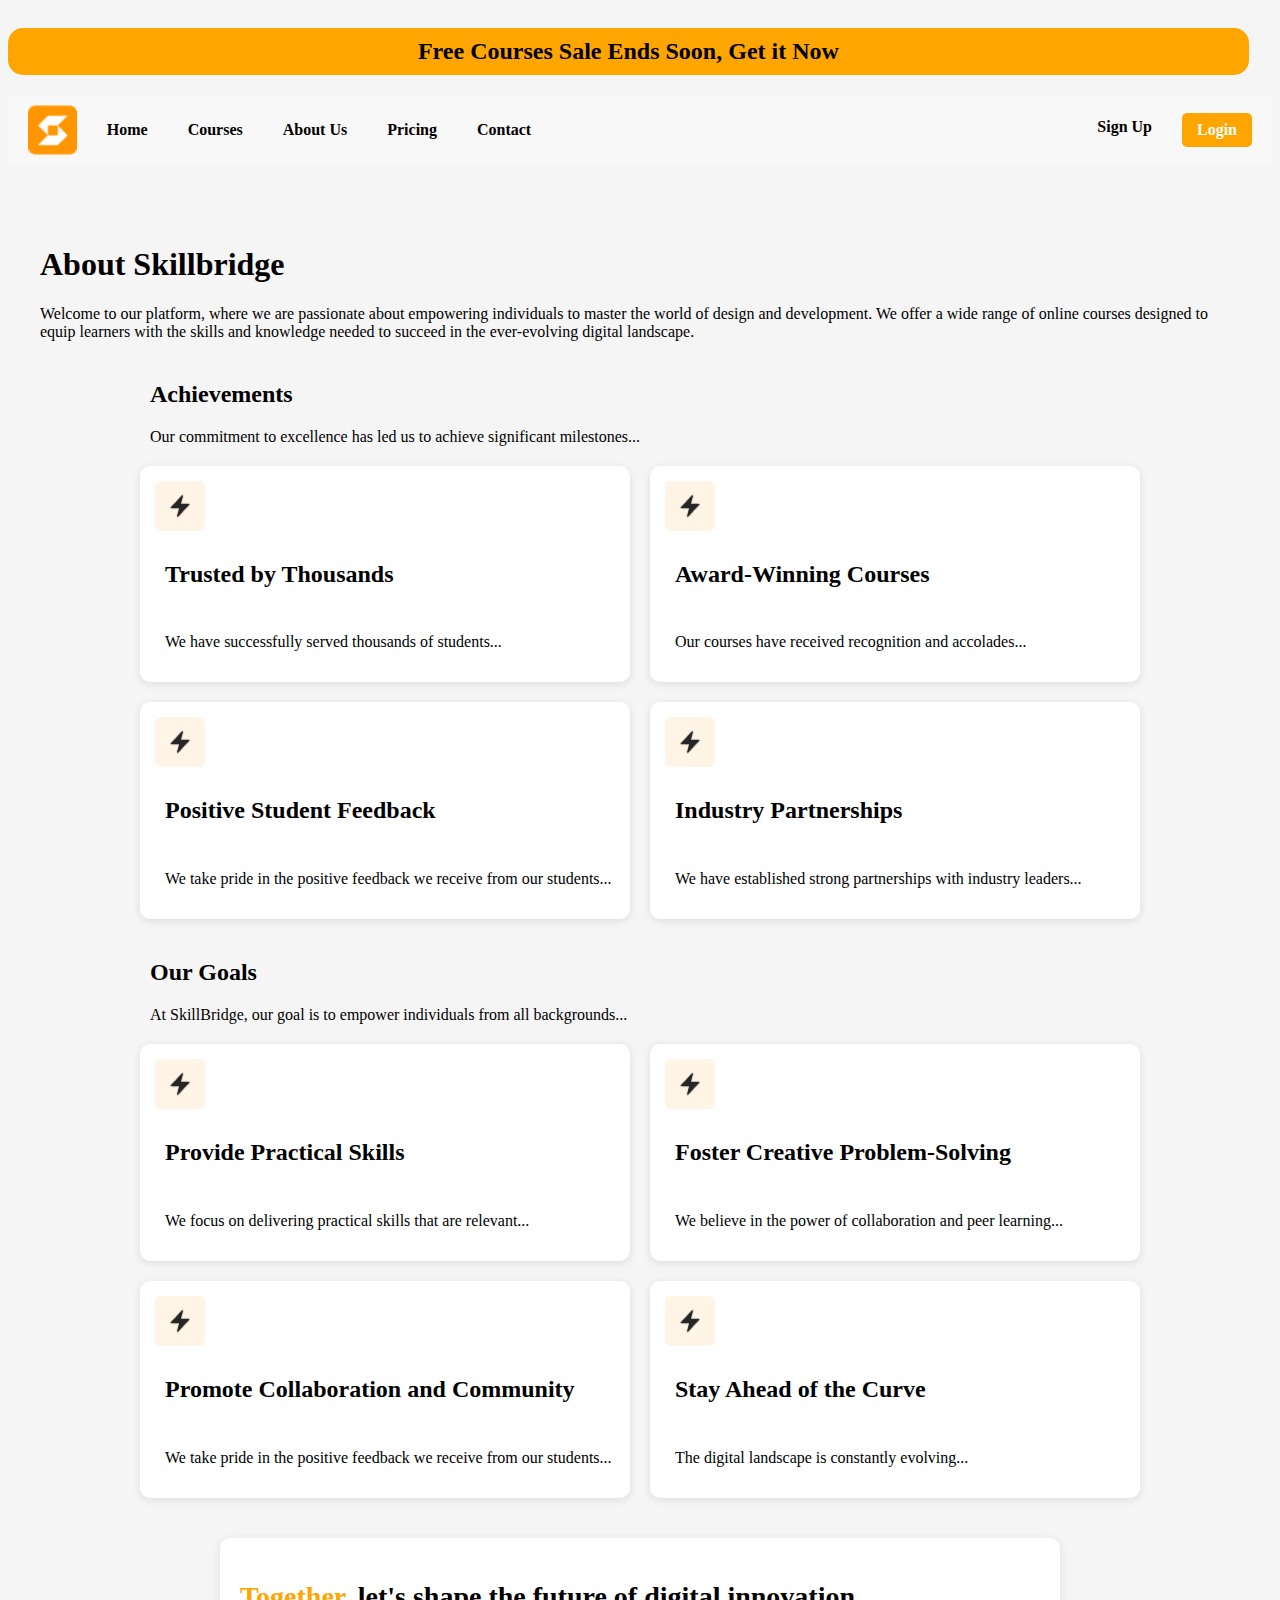
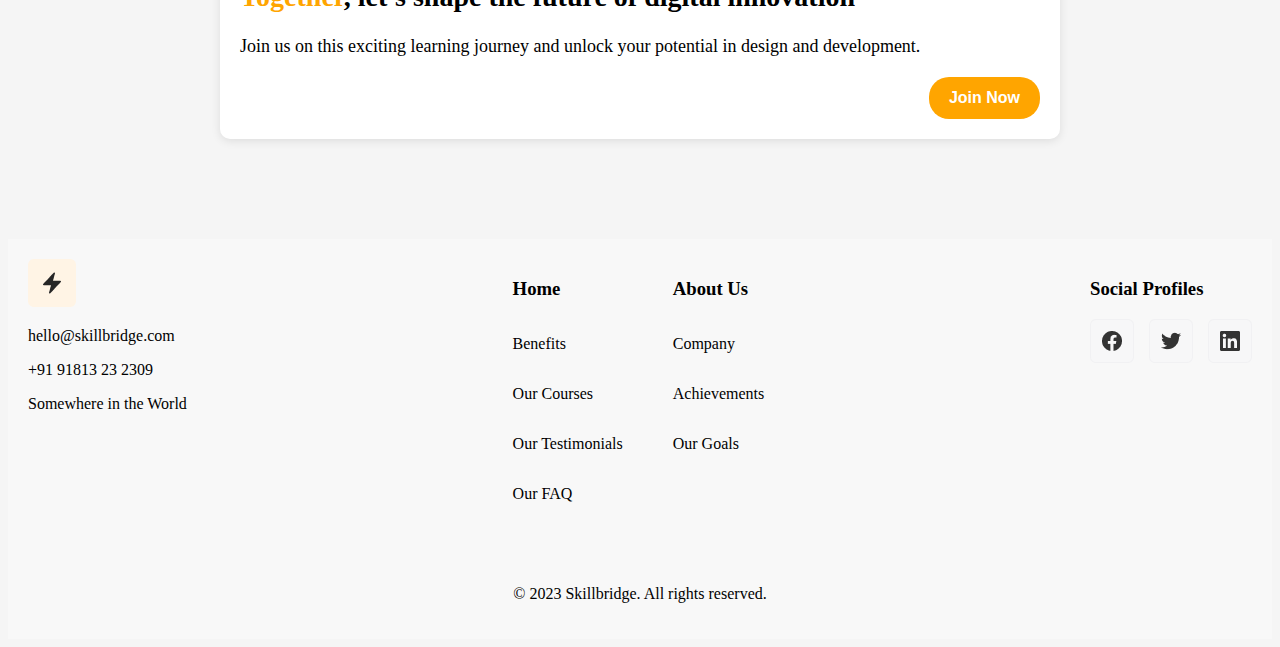
==== about us page.html @ 9b0b1870 "update all" ====
<!DOCTYPE html>
<html lang="en">
<head>
    <meta charset="UTF-8">
    <meta name="viewport" content="width=device-width, initial-scale=1.0">
    <title>about us</title>
    <link rel="stylesheet" href="css/main.css">
</head>
<body>

    <header>
        <section>
           <h2 class="sale-banner">
               Free Courses Sale Ends Soon, Get it Now
           </h2>
        </section>
        <nav class="indexnav">
            <img src="images/Main-Logo.png" alt="Logo" class="logo">
            
            <ul class="menu-links">
                <li class="nav-item"> <a href="#">Home</a> </li>
                <li class="nav-item"> <a href="#">Courses</a> </li>
                <li class="nav-item"> <a href="#">About Us</a> </li>
                <li class="nav-item"> <a href="#">Pricing</a> </li>
                <li class="nav-item"> <a href="#">Contact</a> </li>
            </ul>
        
            <ul class="auth-links">
                <li class="nav-item"> <a href="#">Sign Up</a> </li>
                <li class="nav-item login"> <a href="#">Login</a> </li>
            </ul>
        </nav>
    
        
        </header>

        <main>
            <h1>About Skillbridge</h1>
            <p>Welcome to our platform, where we are passionate about empowering individuals to master the world of design and development. We offer a wide range of online courses designed to equip learners with the skills and knowledge needed to succeed in the ever-evolving digital landscape.</p>
            
            <section class="achievements-container">
                <h2>Achievements</h2>
                <p>Our commitment to excellence has led us to achieve significant milestones...</p>
            
                <div class="cards-container">
                    <div class="card">
                        <img src="images/Icon-1.png" alt="Icon-1">
                        <h2>Trusted by Thousands</h2>
                        <p>We have successfully served thousands of students...</p>
                    </div>
            
                    <div class="card">
                        <img src="images/Icon-1.png" alt="Icon-1">
                        <h2>Award-Winning Courses</h2>
                        <p>Our courses have received recognition and accolades...</p>
                    </div>
            
                    <div class="card">
                        <img src="images/Icon-1.png" alt="Icon-1">
                        <h2>Positive Student Feedback</h2>
                        <p>We take pride in the positive feedback we receive from our students...</p>
                    </div>
            
                    <div class="card">
                        <img src="images/Icon-1.png" alt="Icon-1">
                        <h2>Industry Partnerships</h2>
                        <p>We have established strong partnerships with industry leaders...</p>
                    </div>
                </div>
            </section>
            
            <section class="goals-container">
                <h2>Our Goals</h2>
                <p>At SkillBridge, our goal is to empower individuals from all backgrounds...</p>
            
                <div class="cards-container">
                    <div class="card">
                        <img src="images/Icon-1.png" alt="Icon-1">
                        <h2>Provide Practical Skills</h2>
                        <p>We focus on delivering practical skills that are relevant...</p>
                    </div>
            
                    <div class="card">
                        <img src="images/Icon-1.png" alt="Icon-1">
                        <h2>Foster Creative Problem-Solving</h2>
                        <p>We believe in the power of collaboration and peer learning...</p>
                    </div>
            
                    <div class="card">
                        <img src="images/Icon-1.png" alt="Icon-1">
                        <h2>Promote Collaboration and Community</h2>
                        <p>We take pride in the positive feedback we receive from our students...</p>
                    </div>
            
                    <div class="card">
                        <img src="images/Icon-1.png" alt="Icon-1">
                        <h2>Stay Ahead of the Curve</h2>
                        <p>The digital landscape is constantly evolving...</p>
                    </div>
                </div>
            </section>

            <div class="together">
                <h2><span class="orange">Together</span>, let's shape the future of digital innovation</h2>
                <p>Join us on this exciting learning journey and unlock your potential in design and development.</p>
                <button>Join Now</button>
            </div>
        </main>

    <!-- footer -->
    <footer>
        <div class="footer-top">
            <div class="footer-left">
                <img src="images/Icon-1.png" alt="Icon-1">
                <p>hello@skillbridge.com</p>
                <p>+91 91813 23 2309</p>
                <p>Somewhere in the World</p>
            </div>
    
            <div class="footer-middle">
                <div>
                    <h3>Home</h3>
                    <p>Benefits</p>
                    <p>Our Courses</p>
                    <p>Our Testimonials</p>
                    <p>Our FAQ</p>
                </div>
                <div>
                    <h3>About Us</h3>
                    <p>Company</p>
                    <p>Achievements</p>
                    <p>Our Goals</p>
                </div>
            </div>
    
            <div class="footer-right">
                <h3>Social Profiles</h3>
                <div class="footer-icons">
                    <img src="images/Ficon1.png" alt="">
                    <img src="images/Ficon2.png" alt="">
                    <img src="images/Ficon3.png" alt="">
                </div>
            </div>
        </div>
    
        <div class="footer-bottom">
            <p>© 2023 Skillbridge. All rights reserved.</p>
        </div>
    </footer>

    
</body>
</html>
---- css/main.css ----
/* 🌟 全局样式 */

body{
    background-color: whitesmoke;
}

.sale-banner{
    background-color: orange;
    border-radius: 15px; 
    padding: 10px 20px;
    display: inline-block;
    width: 95%; 
    justify-content: center; 
    text-align: center;
}

.orange{
    color: orange;
}

.right{
    margin-left: auto;
    width: 200px;
    height: 40px;
    background-color: white; /* 修改按钮背景颜色 */
    padding: 15px 30px; /* 增加内边距，使按钮变大 */
    border: none; /* 去掉默认边框 */
    border-radius: 5px; /* 圆角 */
}

.Cimage{
    align-items: center;
    width: 100%;
}

.indexnav {
    display: flex;
    align-items: center; /* 让 Logo、菜单、Sign Up & Login 垂直居中 */
    justify-content: space-between; /* 左侧 Logo，中间菜单，右侧 Sign Up & Login */
    padding: 10px 20px;
    background-color: #f8f8f8;
}

/* 🌟 LOGO 样式 */
.logo {
    height: 50px; /* 适当调整 Logo 大小 */
}

/* 🌟 让 `nav-container` 内部元素水平排列 */
.nav-container {
    display: flex;
    align-items: center;
    justify-content: space-between;
    width: 100%;
}

/* 🌟 让两个 `ul` 水平排列 */
.menu-links,
.auth-links {
    display: flex;
    list-style: none;
    padding: 0;
    margin: 0;
}

/* 🌟 让菜单项有间距 */
.nav-item {
    margin-left: 20px;
}

/* 🌟 让 `Sign Up` 和 `Login` 靠右 */
.auth-links {
    margin-left: auto;
}

.nav-item a {
    text-decoration: none; /* 去掉下划线 */
    color: black; /* 让文字变成黑色 */
    font-weight: bold;
    padding: 5px 10px;
    display: inline-block; /* 让 `a` 适应内容 */
}

/* 🌟 让 `Login` 变成按钮 */
.login a {
    background-color: orange;
    color: white;
    padding: 8px 15px;
    border-radius: 5px;
    text-decoration: none;
    display: inline-block;
    font-weight: bold;
}

.unlock {
    display: flex;
    flex-direction: column;
    align-items: center;
    background-color: #f8f8f8;
    width: 100%;
    text-align: center;
}

/* 让图标和标题在同一行 */
.unlock .top-row {
    display: flex;
    align-items: center;
    justify-content: center;
    gap: 15px; /* 图标和标题之间的间距 */
    background-color: white;
    border-radius: 15px; 
    width: 75%; 
    text-align: center;
    
}

/* 让文字独占整行 */
.unlock .bottom-text {
    width: 100%;
}

.exp-box{
    display: flex;
    justify-content: center;
    gap: 20px; /* 设置两个按钮之间的间距 */

}

.exp{
    background-color: orange; /* 修改按钮背景颜色 */
    padding: 15px 30px; /* 增加内边距，使按钮变大 */
    font-size: 18px; /* 增大字体 */
    border: none; /* 去掉默认边框 */
    border-radius: 5px; /* 圆角 */
    
}

.view{
    background-color: white; /* 修改按钮背景颜色 */
    padding: 15px 30px; /* 增加内边距，使按钮变大 */
    font-size: 18px; /* 增大字体 */
    border: none; /* 去掉默认边框 */
    border-radius: 5px; /* 圆角 */
}


.icon-list {
    display: flex;
    align-items: center;
    list-style: none;
    padding: 0;
    margin: 20px;
    background-color:white;
    width: 95%; 
}

.icon-list li {
    display: flex;
    align-items: center;
}

/* 给每个图标右侧加竖线 */
.icon-list li:not(:last-child)::after {
    content: "|"; 
    margin: 0 15px;
    color: #999; /* 竖线颜色 */
    font-size: 20px;
}

.post1{
    display: flex;
    align-items: center;
    list-style: none;
    padding: 10px;
    margin: 20px;
    border-radius: 5px;
    width: 95%;
}

.bene {
    display: flex;
    flex-direction: column;
    align-items: flex-start;
    width: 90%;
    margin: 40px;
}

.text-container {
    display: flex;
    justify-content: space-between;
    width: 100%;
    align-items: center;
}


.price-options {
    display: flex;
    gap: 10px;
    background: white;
    border: 2px solid #ddd;
    border-radius: 15px;
    padding: 5px 15px;
}

/* 分别设置颜色 */
.price-options p {
    padding: 5px 10px;
    border-radius: 10px;
}

.price-options p:first-child {
    background: #ccc; /* 灰色 */
}

.price-options p:last-child {
    background: orange;
    color: white;
}


.together {
    background-color: white; /* 设置白色背景 */
    max-width: 800px;
    margin: 40px auto;
    padding: 20px; /* 增加内边距 */
    border-radius: 10px; /* 让整体圆角 */
    box-shadow: 0px 2px 10px rgba(0, 0, 0, 0.1); /* 添加阴影，使其更美观 */
}

/* 让 h2 文字更大，并让 "Together" 变成橘色 */
.together h2 {
    font-size: 28px;
    font-weight: bold;
    text-align: left;
}

/* 让 h2 内的 "Together" 变成橘色 */
.together h2 span {
    color: orange;
}

/* 让 p 也靠左，并字体稍大 */
.together p {
    font-size: 18px;
    text-align: left;
    margin-bottom: 20px;
}

/* 让按钮变成橙色背景 + 圆角 + 靠右 */
.together button {
    background-color: orange;
    color: white;
    padding: 12px 20px;
    border: none;
    border-radius: 20px;
    cursor: pointer;
    font-size: 16px;
    font-weight: bold;
    display: block;
    margin-left: auto; /* 让按钮靠右 */
    text-align: center;
}

/* 按钮悬停效果 */
.together button:hover {
    background-color: #e67e22;
}

main {
    max-width: 1200px;
    margin: 40px auto;
    padding: 20px;
}


/* for smartphone */
@media screen and (max-width: 768px) {
    body {
        .menu-links {
            display: none; /* 在手机界面隐藏菜单 */
        }

        .Bcard-container {
            display: flex;
            flex-direction: column; /* 让所有卡片垂直排列 */
            gap: 20px; /* 卡片之间的间距 */
            width: 80%;
            max-width: 800px; /* 控制最大宽度，避免超宽 */
            margin: 40px auto; /* 上下 40px 间距，左右自动居中 */
            padding: 20px; /* 内部间距 */
        }
        
        .Bcard-container .card {
            background: #f8f8f8;
            padding: 20px;
            border-radius: 10px;
            display: flex;
            flex-direction: column;
            position: relative;
        }
        
        .Bcard-container .card h2 {
            font-size: 40px;
            font-weight: bold;
            text-align: right;
            margin: 0;
        }
        
        .Bcard-container.card h3,
        .card p {
            text-align: left;
        }
        
        .Bcard-container .card button {
            align-self: flex-end; /* 按钮靠右 */
            padding: 10px 15px;
            background: orange;
            color: white;
            border: none;
            border-radius: 5px;
            cursor: pointer;
        }


        .class-card-container {
            display: flex;
            flex-direction: column; /* 让所有卡片垂直排列 */
            gap: 20px; /* 卡片之间的间距 */
            width: 80%;
            max-width: 800px; /* 控制最大宽度，避免超宽 */
            margin: 40px auto; /* 上下 40px 间距，左右自动居中 */
            padding: 20px; /* 内部间距 */
        }
        
        /* 卡片样式 */
        .class-card-container .card {
            background: #f8f8f8;
            padding: 20px;
            border-radius: 10px;
            display: flex;
            flex-direction: column;
            align-items: center;
            text-align: left;
        }
        
        /* 图片独占一行 */
        .class-card-container  .card img {
            width: 100%;
            height: auto;
            border-radius: 5px;
            margin-bottom: 10px;
        }
        
        /* 课程信息（前两个 p + 第三个 p 在同一行） */
        .class-card-container .course-info {
            display: flex;
            align-items: center;
            gap: 10px;
            width: 100%;
            justify-content: flex-start;
        }
        
        .class-card-container .course-info p {
            border: 2px solid #ccc;
            padding: 5px 10px;
            border-radius: 5px;
            font-size: 14px;
            text-align: center;
        }
        
        .class-card-container .instructor {
            font-size: 14px;
            color: #666;
        }
        
        /* 让 h2 靠左 */
        .class-card-container .card h2 {
            font-size: 20px;
            font-weight: bold;
            text-align: left;
            width: 100%;
            margin-bottom: 10px;
        }
        
        /* 让下方描述 p 独占一行 */
        .class-card-container .card .description {
            text-align: left;
            width: 100%;
            font-size: 14px;
            color: #555;
        }
        
        /* 按钮居中，占 90% 宽度，灰色背景 */
        .class-card-container .card button {
            width: 90%;
            padding: 10px;
            background: #e0e0e0;
            border: none;
            border-radius: 10px;
            cursor: pointer;
            font-size: 16px;
            font-weight: bold;
            margin-top: 10px;
            align-self: center;
        }
        
        .class-card-container .card .button-container {
            display: flex;
            justify-content: center;
            width: 100%;
        }
        
        
        .class-card-container .card button:hover {
            background: #d0d0d0;
        }
        

        .testimon {
            display: flex;
            flex-direction: column; /* 让所有卡片垂直排列 */
            gap: 20px; /* 设定间距 */
            width: 90%;
            max-width: 1000px;
            margin: 40px auto;
            padding: 20px;
        }
        
        /* 个人卡片样式 */
        .person-card {
            background: #f8f8f8;
            padding: 20px;
            border-radius: 10px;
            display: flex;
            flex-direction: column;
        }
        
        /* 文字独占一行 */
        .person-card p:first-child {
            margin-bottom: 15px;
        }
        
        /* 头像、名字、按钮一排显示 */
        .person-info {
            display: flex;
            align-items: center;
            justify-content: space-between;
        }
        
        /* 头像和名字靠左 */
        .person-info img {
            width: 50px;
            height: 50px;
            border-radius: 50%;
            margin-right: 10px;
        }
        
        .person-details {
            display: flex;
            align-items: center;
            gap: 10px;
        }
        
        /* 按钮靠右，带灰色圆角背景 */
        .person-info button {
            padding: 10px 15px;
            background: #e0e0e0;
            border: none;
            border-radius: 20px;
            cursor: pointer;
            font-size: 14px;
            font-weight: bold;
        }
        
        .person-info button:hover {
            background: #d0d0d0;
        }



        

        .pricing-container {
            display: flex;
            flex-direction: column; /* 让 `.pricing-card` 变成垂直排列 */
            align-items: center; /* 让卡片水平居中 */
            gap: 20px;
            width: 90%;
            max-width: 600px; /* 限制最大宽度 */
            margin: 40px auto;
            padding: 20px;
        }
        
        /* 单个卡片：白色背景 + 圆角 + 约束宽度 */
        .pricing-card {
            background: white;
            border-radius: 15px;
            padding: 20px;
            width: 100%; /* 让卡片撑满容器 */
            text-align: center;
            box-shadow: 0px 4px 10px rgba(0, 0, 0, 0.1);
            display: flex;
            flex-direction: column;
            align-items: center;
            box-sizing: border-box; /* 防止 padding 导致溢出 */
            overflow: hidden; /* 防止内容溢出 */
        }
        
        /* 让内部内容不会撑大外框 */
        .pricing-card div {
            background: #f8f8f8;
            padding: 15px;
            border-radius: 10px;
            width: 100%;
            box-sizing: border-box;
        }
        
        /* 标题（Plan 名称）带淡黄色边框 */
        .pricing-card h2 {
            border: 2px solid #ffeb99;
            padding: 10px;
            border-radius: 10px;
            display: inline-block;
            max-width: 90%; /* 限制宽度，防止超出 */
            word-wrap: break-word;
        }
        
        /* 价格 & /month 并排 */
        .price {
            display: flex;
            justify-content: center;
            align-items: center;
            gap: 5px;
            font-size: 20px;
            font-weight: bold;
            max-width: 100%;
        }
        
        /* 让 √/X 和文本放在同一行 */
        .feature {
            display: flex;
            align-items: center;
            gap: 10px;
            padding: 8px;
            border-radius: 8px;
            width: 100%;
            justify-content: start;
            max-width: 100%;
            box-sizing: border-box;
        }
        
        /* √ 带淡黄色背景 */
        .feature .check {
            background: #ffeb99;
            padding: 5px 10px;
            border-radius: 5px;
        }
        
        /* X 带灰色背景 */
        .feature .cross {
            background: #ddd;
            padding: 5px 10px;
            border-radius: 5px;
        }
        
        /* 限制文本宽度，防止超出 */
        .feature p {
            max-width: 90%;
            word-wrap: break-word;
        }
        
        /* 按钮填充整个卡片底部，橘色背景 */
        .pricing-card button {
            width: 100%;
            background: orange;
            color: white;
            padding: 15px;
            border: none;
            border-radius: 10px;
            cursor: pointer;
            font-size: 16px;
            font-weight: bold;
            margin-top: 10px;
            box-sizing: border-box;
        }
        
        .pricing-card button:hover {
            background: #e67e22;
        }
        
 

        
/* 让 h1 和 p 在一行，一个左对齐，一个右对齐 */
.header {
    display: flex;
    flex-direction: column;
    align-items: center;
    margin-bottom: 20px;
}

/* 课程卡片容器，2 列布局 */
.course-container {
    display: grid;
    grid-template-columns: 1fr; /* 让每张卡片独占一行 */
    gap: 10px; /* 保持间距 */
}
/* 单个课程卡片 */
.Ccard {
    background: white;
    border-radius: 10px;
    padding: 15px; /* 缩小内边距 */
    box-shadow: 0px 2px 8px rgba(0, 0, 0, 0.1);
    display: flex;
    flex-direction: column;
    gap: 8px; /* 缩小元素之间的间距 */
}

.Ccard h2 {
    text-align: right;
    font-size: 20px;
    margin-bottom: 5px; /* 缩小 h2 与 h3 的间距 */
}

.Ccard h3 {
    text-align: left;
    font-size: 16px;
    margin-bottom: 5px;
}

/* 课程内容块：减少 padding，让边框更紧凑 */
.lesson-group {
    border: 1px solid #ddd;
    padding: 5px 8px; /* 缩小内边距 */
    border-radius: 6px;
    display: flex;
    flex-direction: column;
    align-items: flex-start;
    gap: 3px; /* 减少行间距 */
}

/* 时间段落，缩小 padding，减少整体空间占用 */
.lesson-time {
    background: #f0f0f0;
    padding: 3px 8px;
    border-radius: 5px;
    text-align: right;
    align-self: flex-end;
}




.achievements-container, .goals-container {
    max-width: 1000px;
    margin: 40px auto;
}

.achievements-container h2, 
.achievements-container p,
.goals-container h2,
.goals-container p {
    text-align: left;
    margin-left: 10px;
}

/* 让 4 张卡片变成单列排列 */
.cards-container {
    display: flex;
    flex-direction: column; /* 让卡片竖向排列 */
    gap: 20px; /* 保持间距 */
    align-items: center; /* 让整个卡片区域居中 */
    margin-top: 20px;
    width: 100%;
}

/* 单个卡片 */
.card {
    background: white;
    border-radius: 10px;
    padding: 15px;
    box-shadow: 0px 2px 8px rgba(0, 0, 0, 0.1);
    display: flex;
    flex-direction: column;
    align-items: flex-start; /* 让卡片内的元素靠左 */
    text-align: left;
    width: 80%; /* 让卡片有合适的宽度 */
}

/* 图片大小 */
.card img {
    width: 50px;
    height: 50px;
}


        
       

        footer {
            display: flex;
            flex-direction: column;
            align-items: flex-start; /* 让所有内容靠左对齐 */
            padding: 20px;
            background-color: #f8f8f8;
            text-align: left;
            gap: 30px;
        }
        
        /* 图片 + 联系方式部分 */
        .footer-left {
            display: flex;
            flex-direction: column;
            align-items: flex-start;
        }
        
        /* Home 和 About Us 部分 */
        .footer-middle {
            display: flex;
            justify-content: flex-start;
            gap: 50px;
        }
        
        /* 让 h3 下面的子项目纵向排列 */
        .footer-middle div {
            display: flex;
            flex-direction: column;
            align-items: flex-start;
        }
        
        /* 社交图标部分 */
        .footer-right {
            display: flex;
            flex-direction: column;
            align-items: flex-start;
        }
        
        /* 让社交图标水平排列 */
        .footer-icons {
            display: flex;
            gap: 15px;
        }
    }
}

/* for laptop */

@media screen and (min-width: 768px ) and (max-width: 1024px)  {
    body {
        .Bcard-container {
            display: grid;
            grid-template-columns: repeat(3, 1fr); /* 3 列 */
            grid-template-rows: repeat(2, auto); /* 2 行 */
            gap: 20px; /* 卡片之间的间距 */
            width: 80%;
            max-width: 1200px;
            margin: 40px auto; /* 上下 40px 间距，左右自动居中 */
            padding: 20px; /* 内部内容与边缘的间距 */
        }
        
        .Bcard-container .card {
            background: #f8f8f8;
            padding: 20px;
            border-radius: 10px;
            display: flex;
            flex-direction: column;
            position: relative;
        }
        
        .Bcard-container .card h2 {
            font-size: 40px;
            font-weight: bold;
            text-align: right;
            margin: 0;
        }
        
        .Bcard-container .card h3,
        .card p {
            text-align: left;
        }
        
        .Bcard-container .card button {
            align-self: flex-end; /* 按钮靠右 */
            padding: 10px 15px;
            background: orange;
            color: white;
            border: none;
            border-radius: 5px;
            cursor: pointer;
        }


        .class-card-container {
            display: grid;
            grid-template-columns: repeat(2, 1fr); /* 2 列 */
            grid-template-rows: repeat(3, auto); /* 3 行 */
            gap: 20px; /* 卡片间距 */
            width: 100%;
            max-width: 1200px;
            margin: 40px auto;
            padding: 20px;
        }
        
        /* 卡片样式 */
        .class-card-container .card {
            background: #f8f8f8;
            padding: 20px;
            border-radius: 10px;
            display: flex;
            flex-direction: column;
            align-items: center;
            text-align: left;
        }
        
        /* 图片独占一行 */
        .class-card-container .card img {
            width: 100%;
            height: auto;
            border-radius: 5px;
            margin-bottom: 10px;
        }
        
        /* 课程信息（前两个 p + 第三个 p 在同一行） */
        .class-card-container .course-info {
            display: flex;
            align-items: center;
            gap: 10px;
            width: 100%;
            justify-content: flex-start;
        }
        
        .class-card-container .course-info p {
            border: 2px solid #ccc;
            padding: 5px 10px;
            border-radius: 5px;
            font-size: 14px;
            text-align: center;
        }
        
        .class-card-container .instructor {
            font-size: 14px;
            color: #666;
        }
        
        /* 让 h2 靠左 */
        .class-card-container .card h2 {
            font-size: 20px;
            font-weight: bold;
            text-align: left;
            width: 100%;
            margin-bottom: 10px;
        }
        
        /* 让下方描述 p 独占一行 */
        .class-card-container .card .description {
            text-align: left;
            width: 100%;
            font-size: 14px;
            color: #555;
        }
        
        /* 按钮居中，占 90% 宽度，灰色背景 */
        .class-card-container .card button {
            width: 90%;
            padding: 10px;
            background: #e0e0e0;
            border: none;
            border-radius: 10px;
            cursor: pointer;
            font-size: 16px;
            font-weight: bold;
            margin-top: 10px;
            align-self: center;
        }
        
        .class-card-container .card .button-container {
            display: flex;
            justify-content: center;
            width: 100%;
        }
        
        
        .class-card-container .card button:hover {
            background: #d0d0d0;
        }

        .testimon {
            display: grid;
            grid-template-columns: repeat(2, 1fr); /* 2 列 */
            grid-template-rows: repeat(2, auto); /* 2 行 */
            gap: 20px; /* 设定间距 */
            width: 100%;
            max-width: 1000px;
            margin: 40px auto;
            padding: 20px;
        }
        
        /* 个人卡片样式 */
        .person-card {
            background: #f8f8f8;
            padding: 20px;
            border-radius: 10px;
            display: flex;
            flex-direction: column;
        }
        
        /* 文字独占一行 */
        .person-card p:first-child {
            margin-bottom: 15px;
        }
        
        /* 头像、名字、按钮一排显示 */
        .person-info {
            display: flex;
            align-items: center;
            justify-content: space-between;
        }
        
        /* 头像和名字靠左 */
        .person-info img {
            width: 50px;
            height: 50px;
            border-radius: 50%;
            margin-right: 10px;
        }
        
        .person-details {
            display: flex;
            align-items: center;
            gap: 10px;
        }
        
        /* 按钮靠右，带灰色圆角背景 */
        .person-info button {
            padding: 10px 15px;
            background: #e0e0e0;
            border: none;
            border-radius: 20px;
            cursor: pointer;
            font-size: 14px;
            font-weight: bold;
        }
        
        .person-info button:hover {
            background: #d0d0d0;
        }

        

        .pricing-container {
            display: flex;
            justify-content: center;
            gap: 20px;
            width: 100%;
            max-width: 1000px;
            margin: 40px auto;
            padding: 20px;
        }
        
        /* 单个卡片：白色背景 + 圆角 + 约束宽度 */
        .pricing-card {
            background: white;
            border-radius: 15px;
            padding: 20px;
            width: 45%;
            text-align: center;
            box-shadow: 0px 4px 10px rgba(0, 0, 0, 0.1);
            display: flex;
            flex-direction: column;
            align-items: center;
            box-sizing: border-box; /* 防止 padding 导致溢出 */
            overflow: hidden; /* 防止内容溢出 */
        }
        
        /* 让内部内容不会撑大外框 */
        .pricing-card div {
            background: #f8f8f8;
            padding: 15px;
            border-radius: 10px;
            width: 100%;
            box-sizing: border-box;
        }
        
        /* 标题（Plan 名称）带淡黄色边框 */
        .pricing-card h2 {
            border: 2px solid #ffeb99;
            padding: 10px;
            border-radius: 10px;
            display: inline-block;
            max-width: 90%; /* 限制宽度，防止超出 */
            word-wrap: break-word;
        }
        
        /* 价格 & /month 并排 */
        .price {
            display: flex;
            justify-content: center;
            align-items: center;
            gap: 5px;
            font-size: 20px;
            font-weight: bold;
            max-width: 100%;
        }
        
        /* 让 √/X 和文本放在同一行 */
        .feature {
            display: flex;
            align-items: center;
            gap: 10px;
            padding: 8px;
            border-radius: 8px;
            width: 100%;
            justify-content: start;
            max-width: 100%;
            box-sizing: border-box;
        }
        
        /* √ 带淡黄色背景 */
        .feature .check {
            background: #ffeb99;
            padding: 5px 10px;
            border-radius: 5px;
        }
        
        /* X 带灰色背景 */
        .feature .cross {
            background: #ddd;
            padding: 5px 10px;
            border-radius: 5px;
        }
        
        /* 限制文本宽度，防止超出 */
        .feature p {
            max-width: 90%;
            word-wrap: break-word;
        }
        
        /* 按钮填充整个卡片底部，橘色背景 */
        .pricing-card button {
            width: 100%;
            background: orange;
            color: white;
            padding: 15px;
            border: none;
            border-radius: 10px;
            cursor: pointer;
            font-size: 16px;
            font-weight: bold;
            margin-top: 10px;
            box-sizing: border-box;
        }
        
        .pricing-card button:hover {
            background: #e67e22;
        }
        

        
/* 让 h1 和 p 在一行，一个左对齐，一个右对齐 */
.header {
    display: flex;
    justify-content: space-between;
    align-items: center;
    margin-bottom: 20px;
}

/* 课程卡片容器，2 列布局 */
.course-container {
    display: grid;
    grid-template-columns: repeat(2, 1fr);
    gap: 10px; /* 调小间距 */
}
/* 单个课程卡片 */
.Ccard {
    background: white;
    border-radius: 10px;
    padding: 15px; /* 缩小内边距 */
    box-shadow: 0px 2px 8px rgba(0, 0, 0, 0.1);
    display: flex;
    flex-direction: column;
    gap: 8px; /* 缩小元素之间的间距 */
}

.Ccard h2 {
    text-align: right;
    font-size: 20px;
    margin-bottom: 5px; /* 缩小 h2 与 h3 的间距 */
}

.Ccard h3 {
    text-align: left;
    font-size: 16px;
    margin-bottom: 5px;
}

/* 课程内容块：减少 padding，让边框更紧凑 */
.lesson-group {
    border: 1px solid #ddd;
    padding: 5px 8px; /* 缩小内边距 */
    border-radius: 6px;
    display: flex;
    flex-direction: column;
    align-items: flex-start;
    gap: 3px; /* 减少行间距 */
}

/* 时间段落，缩小 padding，减少整体空间占用 */
.lesson-time {
    background: #f0f0f0;
    padding: 3px 8px;
    border-radius: 5px;
    text-align: right;
    align-self: flex-end;
}




/* 让 Achievements 和 Goals 标题 + 段落靠左 */
.achievements-container, .goals-container {
    max-width: 1000px;
    margin: 40px auto;
}

.achievements-container h2, 
.achievements-container p,
.goals-container h2,
.goals-container p {
    text-align: left; /* 让 h2 和 p 靠左 */
    margin-left: 10px; /* 增加左边距 */
}

/* 让 4 张卡片 2×2 居中排列 */
.cards-container {
    display: grid;
    grid-template-columns: repeat(2, 1fr); /* 2 列 */
    gap: 20px;
    justify-content: center; /* 让整个卡片区域居中 */
    align-items: center;
    margin-top: 20px;
}

/* 单个卡片 */
.card {
    background: white;
    border-radius: 10px;
    padding: 15px;
    box-shadow: 0px 2px 8px rgba(0, 0, 0, 0.1);
    display: flex;
    flex-direction: column;
    align-items: flex-start; /* 让卡片内的元素靠左 */
    text-align: left;
    gap: 10px;
}

/* 图片大小 */
.card img {
    width: 50px;
    height: 50px;
}


        

        
        

        

        footer {
            display: flex;
            flex-direction: column;
            align-items: flex-start;
            padding: 20px;
            background-color: #f8f8f8;
            text-align: left;
            gap: 30px;
        }
        
        /* 让前 3 个部分横向排列 */
        .footer-top {
            display: flex;
            width: 100%;
            justify-content: space-between;
        }
        
         /* Home 和 About Us 部分 */
         .footer-middle {
            display: flex;
            justify-content: flex-start;
            gap: 50px;
        }
        
        /* 让 h3 下面的子项目纵向排列 */
        .footer-middle div {
            display: flex;
            flex-direction: column;
            align-items: flex-start;
        }
        /* 让社交图标水平排列 */
        .footer-icons {
            display: flex;
            gap: 15px;
        }
        
        /* 让最后一个元素独占整行 */
        .footer-bottom {
            width: 100%;
            text-align: center;
            padding-top: 20px;
        }
        
    }
}
/* for PC */
@media screen and (min-width: 1024px )  {
    body {

        .Bcard-container {
            display: grid;
            grid-template-columns: repeat(3, 1fr); /* 3 列 */
            grid-template-rows: repeat(2, auto); /* 2 行 */
            gap: 20px; /* 卡片之间的间距 */
            width: 80%;
            max-width: 1200px;
            margin: 40px auto; /* 上下 40px 间距，左右自动居中 */
            padding: 20px; /* 内部内容与边缘的间距 */
        }
        
        .Bcard-container .card {
            background: #f8f8f8;
            padding: 20px;
            border-radius: 10px;
            display: flex;
            flex-direction: column;
            position: relative;
        }
        
        .Bcard-container .card h2 {
            font-size: 40px;
            font-weight: bold;
            text-align: right;
            margin: 0;
        }
        
        .Bcard-container .card h3,
        .card p {
            text-align: left;
        }
        
        .Bcard-container .card button {
            align-self: flex-end; /* 按钮靠右 */
            padding: 10px 15px;
            background: orange;
            color: white;
            border: none;
            border-radius: 5px;
            cursor: pointer;
        }


        .class-card-container {
            display: grid;
            grid-template-columns: repeat(2, 1fr); /* 2 列 */
            grid-template-rows: repeat(3, auto); /* 3 行 */
            gap: 20px; /* 卡片间距 */
            width: 100%;
            max-width: 1200px;
            margin: 40px auto;
            padding: 20px;
        }
        
        /* 卡片样式 */
        .class-card-container .card {
            background: #f8f8f8;
            padding: 20px;
            border-radius: 10px;
            display: flex;
            flex-direction: column;
            align-items: center;
            text-align: left;
        }
        
        /* 图片独占一行 */
        .class-card-container .card img {
            width: 100%;
            height: auto;
            border-radius: 5px;
            margin-bottom: 10px;
        }
        
        /* 课程信息（前两个 p + 第三个 p 在同一行） */
        .class-card-container .course-info {
            display: flex;
            align-items: center;
            gap: 10px;
            width: 100%;
            justify-content: flex-start;
        }
        
        .class-card-container .course-info p {
            border: 2px solid #ccc;
            padding: 5px 10px;
            border-radius: 5px;
            font-size: 14px;
            text-align: center;
        }
        
        .class-card-container .instructor {
            font-size: 14px;
            color: #666;
        }
        
        /* 让 h2 靠左 */
        .class-card-container .card h2 {
            font-size: 20px;
            font-weight: bold;
            text-align: left;
            width: 100%;
            margin-bottom: 10px;
        }
        
        /* 让下方描述 p 独占一行 */
        .class-card-container .card .description {
            text-align: left;
            width: 100%;
            font-size: 14px;
            color: #555;
        }
        
        /* 按钮居中，占 90% 宽度，灰色背景 */
        .class-card-container .card button {
            width: 90%;
            padding: 10px;
            background: #e0e0e0;
            border: none;
            border-radius: 10px;
            cursor: pointer;
            font-size: 16px;
            font-weight: bold;
            margin-top: 10px;
            align-self: center;
        }
        
        .class-card-container .card .button-container {
            display: flex;
            justify-content: center;
            width: 100%;
        }
        
        
        .class-card-container .card button:hover {
            background: #d0d0d0;
        }
        
        

        .testimon {
            display: grid;
            grid-template-columns: repeat(2, 1fr); /* 2 列 */
            grid-template-rows: repeat(2, auto); /* 2 行 */
            gap: 20px; /* 设定间距 */
            width: 100%;
            max-width: 1000px;
            margin: 40px auto;
            padding: 20px;
        }
        
        /* 个人卡片样式 */
        .person-card {
            background: #f8f8f8;
            padding: 20px;
            border-radius: 10px;
            display: flex;
            flex-direction: column;
        }
        
        /* 文字独占一行 */
        .person-card p:first-child {
            margin-bottom: 15px;
        }
        
        /* 头像、名字、按钮一排显示 */
        .person-info {
            display: flex;
            align-items: center;
            justify-content: space-between;
        }
        
        /* 头像和名字靠左 */
        .person-info img {
            width: 50px;
            height: 50px;
            border-radius: 50%;
            margin-right: 10px;
        }
        
        .person-details {
            display: flex;
            align-items: center;
            gap: 10px;
        }
        
        /* 按钮靠右，带灰色圆角背景 */
        .person-info button {
            padding: 10px 15px;
            background: #e0e0e0;
            border: none;
            border-radius: 20px;
            cursor: pointer;
            font-size: 14px;
            font-weight: bold;
        }
        
        .person-info button:hover {
            background: #d0d0d0;
        }

     

        .pricing-container {
            display: flex;
            justify-content: center;
            gap: 20px;
            width: 100%;
            max-width: 1000px;
            margin: 40px auto;
            padding: 20px;
        }
        
        /* 单个卡片：白色背景 + 圆角 + 约束宽度 */
        .pricing-card {
            background: white;
            border-radius: 15px;
            padding: 20px;
            width: 45%;
            text-align: center;
            box-shadow: 0px 4px 10px rgba(0, 0, 0, 0.1);
            display: flex;
            flex-direction: column;
            align-items: center;
            box-sizing: border-box; /* 防止 padding 导致溢出 */
            overflow: hidden; /* 防止内容溢出 */
        }
        
        /* 让内部内容不会撑大外框 */
        .pricing-card div {
            background: #f8f8f8;
            padding: 15px;
            border-radius: 10px;
            width: 100%;
            box-sizing: border-box;
        }
        
        /* 标题（Plan 名称）带淡黄色边框 */
        .pricing-card h2 {
            border: 2px solid #ffeb99;
            padding: 10px;
            border-radius: 10px;
            display: inline-block;
            max-width: 90%; /* 限制宽度，防止超出 */
            word-wrap: break-word;
        }
        
        /* 价格 & /month 并排 */
        .price {
            display: flex;
            justify-content: center;
            align-items: center;
            gap: 5px;
            font-size: 20px;
            font-weight: bold;
            max-width: 100%;
        }
        
        /* 让 √/X 和文本放在同一行 */
        .feature {
            display: flex;
            align-items: center;
            gap: 10px;
            padding: 8px;
            border-radius: 8px;
            width: 100%;
            justify-content: start;
            max-width: 100%;
            box-sizing: border-box;
        }
        
        /* √ 带淡黄色背景 */
        .feature .check {
            background: #ffeb99;
            padding: 5px 10px;
            border-radius: 5px;
        }
        
        /* X 带灰色背景 */
        .feature .cross {
            background: #ddd;
            padding: 5px 10px;
            border-radius: 5px;
        }
        
        /* 限制文本宽度，防止超出 */
        .feature p {
            max-width: 90%;
            word-wrap: break-word;
        }
        
        /* 按钮填充整个卡片底部，橘色背景 */
        .pricing-card button {
            width: 100%;
            background: orange;
            color: white;
            padding: 15px;
            border: none;
            border-radius: 10px;
            cursor: pointer;
            font-size: 16px;
            font-weight: bold;
            margin-top: 10px;
            box-sizing: border-box;
        }
        
        .pricing-card button:hover {
            background: #e67e22;
        }
        


        
/* 让 h1 和 p 在一行，一个左对齐，一个右对齐 */
.header {
    display: flex;
    justify-content: space-between;
    align-items: center;
    margin-bottom: 20px;
}

/* 课程卡片容器，2 列布局 */
.course-container {
    display: grid;
    grid-template-columns: repeat(2, 1fr);
    gap: 10px; /* 调小间距 */
}
/* 单个课程卡片 */
.Ccard {
    background: white;
    border-radius: 10px;
    padding: 15px; /* 缩小内边距 */
    box-shadow: 0px 2px 8px rgba(0, 0, 0, 0.1);
    display: flex;
    flex-direction: column;
    gap: 8px; /* 缩小元素之间的间距 */
}

.Ccard h2 {
    text-align: right;
    font-size: 20px;
    margin-bottom: 5px; /* 缩小 h2 与 h3 的间距 */
}

.Ccard h3 {
    text-align: left;
    font-size: 16px;
    margin-bottom: 5px;
}

/* 课程内容块：减少 padding，让边框更紧凑 */
.lesson-group {
    border: 1px solid #ddd;
    padding: 5px 8px; /* 缩小内边距 */
    border-radius: 6px;
    display: flex;
    flex-direction: column;
    align-items: flex-start;
    gap: 3px; /* 减少行间距 */
}

/* 时间段落，缩小 padding，减少整体空间占用 */
.lesson-time {
    background: #f0f0f0;
    padding: 3px 8px;
    border-radius: 5px;
    text-align: right;
    align-self: flex-end;
}



/* 让 Achievements 和 Goals 标题 + 段落靠左 */
.achievements-container, .goals-container {
    max-width: 1000px;
    margin: 40px auto;
}

.achievements-container h2, 
.achievements-container p,
.goals-container h2,
.goals-container p {
    text-align: left; /* 让 h2 和 p 靠左 */
    margin-left: 10px; /* 增加左边距 */
}

/* 让 4 张卡片 2×2 居中排列 */
.cards-container {
    display: grid;
    grid-template-columns: repeat(2, 1fr); /* 2 列 */
    gap: 20px;
    justify-content: center; /* 让整个卡片区域居中 */
    align-items: center;
    margin-top: 20px;
}

/* 单个卡片 */
.card {
    background: white;
    border-radius: 10px;
    padding: 15px;
    box-shadow: 0px 2px 8px rgba(0, 0, 0, 0.1);
    display: flex;
    flex-direction: column;
    align-items: flex-start; /* 让卡片内的元素靠左 */
    text-align: left;
    gap: 10px;
}

/* 图片大小 */
.card img {
    width: 50px;
    height: 50px;
}



        footer {
            display: flex;
            flex-direction: column;
            align-items: flex-start;
            padding: 20px;
            background-color: #f8f8f8;
            text-align: left;
            gap: 30px;
        }
        
        /* 让前 3 个部分横向排列 */
        .footer-top {
            display: flex;
            width: 100%;
            justify-content: space-between;
        }
        
         /* Home 和 About Us 部分 */
         .footer-middle {
            display: flex;
            justify-content: flex-start;
            gap: 50px;
        }
        
        /* 让 h3 下面的子项目纵向排列 */
        .footer-middle div {
            display: flex;
            flex-direction: column;
            align-items: flex-start;
        }
        /* 让社交图标水平排列 */
        .footer-icons {
            display: flex;
            gap: 15px;
        }
        
        /* 让最后一个元素独占整行 */
        .footer-bottom {
            width: 100%;
            text-align: center;
            padding-top: 20px;
        }



        
        
    }
}
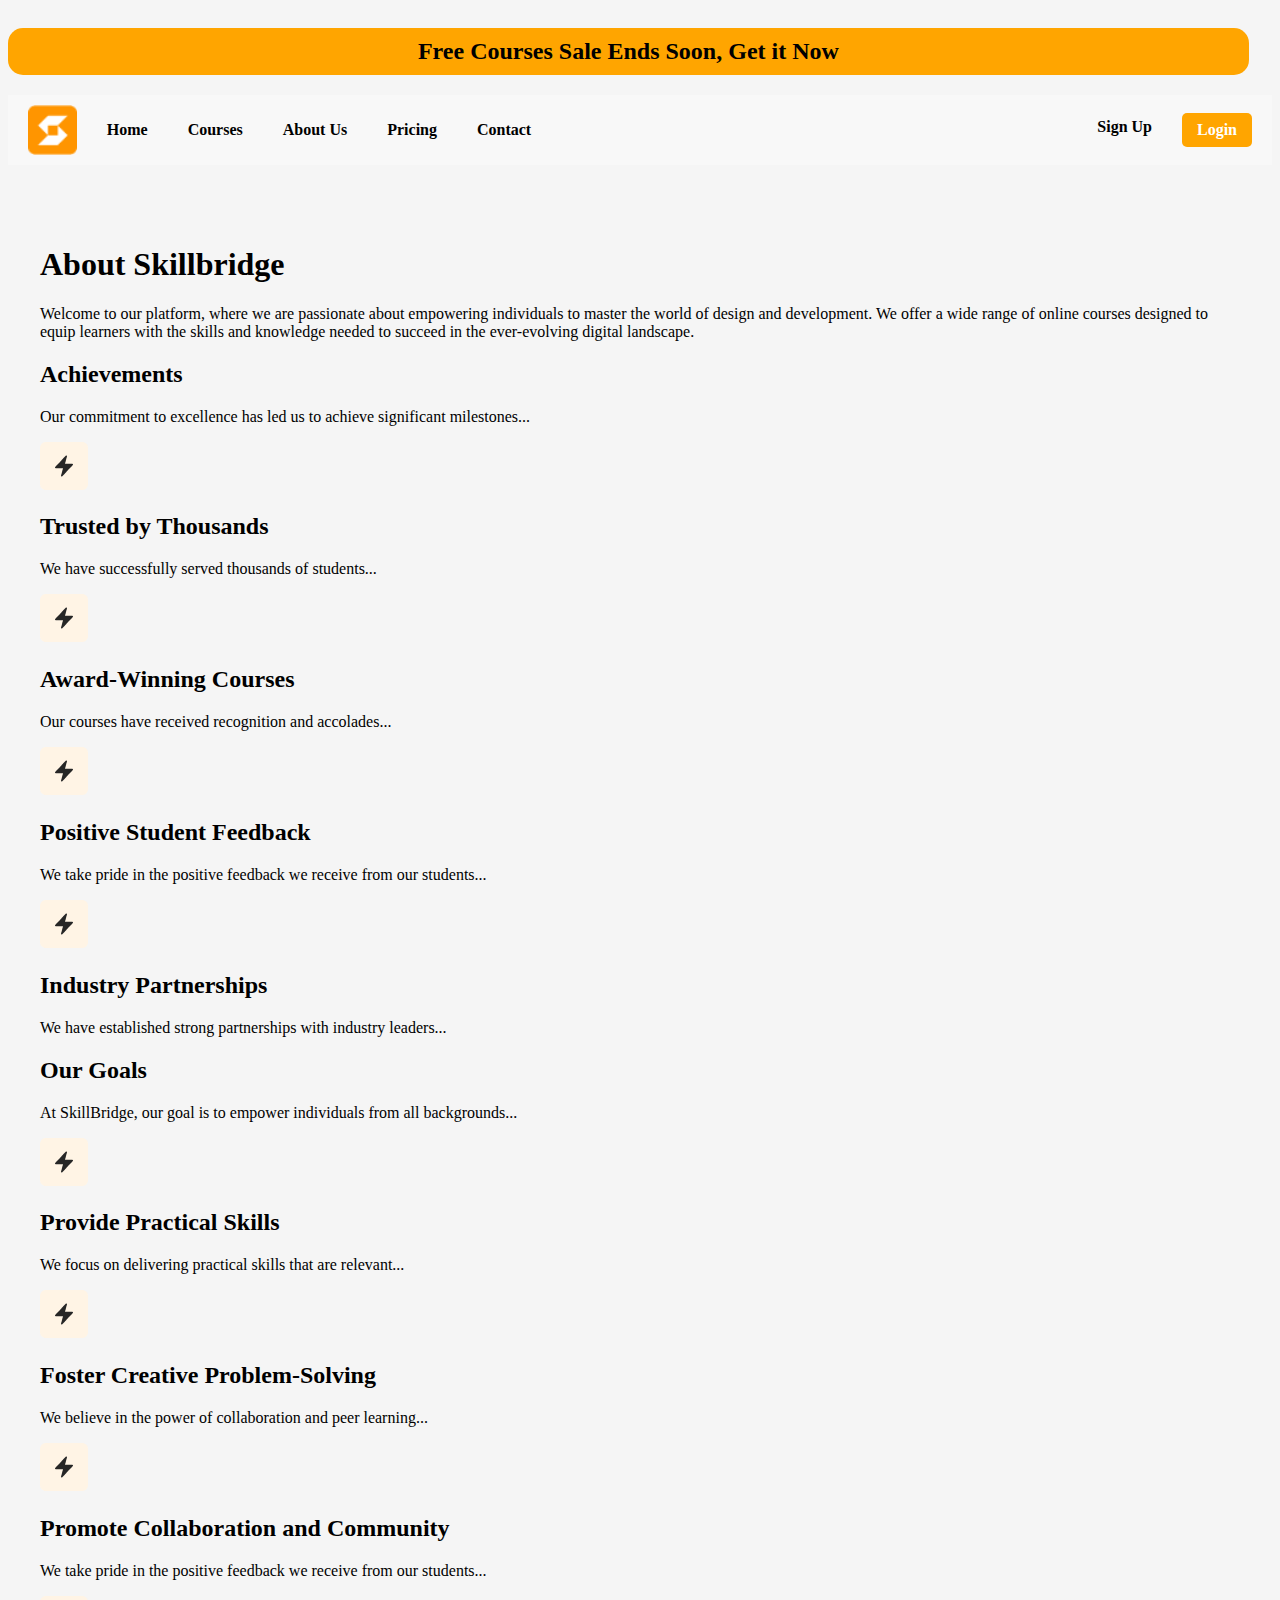
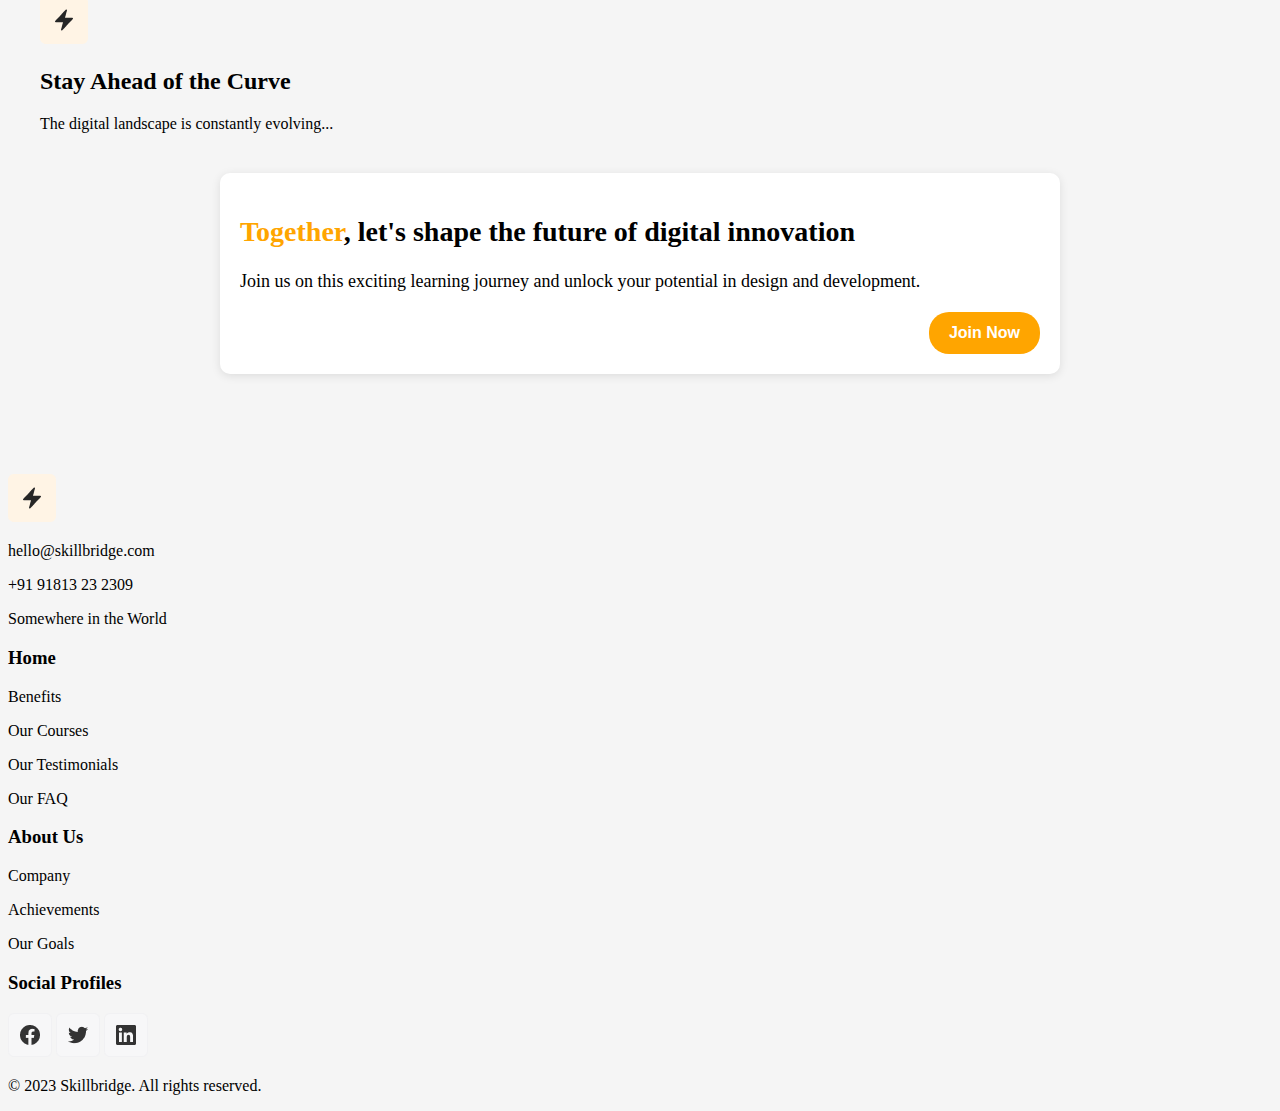
==== commit 13ef0b13: "update" ====
--- a/about us page.html
+++ b/about us page.html
@@ -8,16 +8,24 @@
 </head>
 <body>
 
-    <header>
-        <section>
+    <!-- HEADER SECTION -->
+    <header aria-label="Website Header">
+        
+        <section aria-label="Promotional Sale Banner">
+            <!-- SALE BANNER -->
            <h2 class="sale-banner">
                Free Courses Sale Ends Soon, Get it Now
            </h2>
         </section>
-        <nav class="indexnav">
+    
+          <!-- NAVIGATION -->
+    
+        <nav class="indexnav" aria-label="Main Navigation">
             <img src="images/Main-Logo.png" alt="Logo" class="logo">
             
-            <ul class="menu-links">
+             <!-- MENU LINKS -->
+    
+            <ul class="menu-links" aria-label="Primary Navigation Links">
                 <li class="nav-item"> <a href="#">Home</a> </li>
                 <li class="nav-item"> <a href="#">Courses</a> </li>
                 <li class="nav-item"> <a href="#">About Us</a> </li>
@@ -25,14 +33,15 @@
                 <li class="nav-item"> <a href="#">Contact</a> </li>
             </ul>
         
-            <ul class="auth-links">
+             <!-- USER AUTHENTICATION LINKS -->
+    
+            <ul class="auth-links" aria-label="User Authentication Links">
                 <li class="nav-item"> <a href="#">Sign Up</a> </li>
                 <li class="nav-item login"> <a href="#">Login</a> </li>
             </ul>
         </nav>
-    
-        
         </header>
+
 
         <main>
             <h1>About Skillbridge</h1>
@@ -108,7 +117,7 @@
         </main>
 
     <!-- footer -->
-    <footer>
+    <footer aria-label="Website Footer">
         <div class="footer-top">
             <div class="footer-left">
                 <img src="images/Icon-1.png" alt="Icon-1">
--- a/css/main.css
+++ b/css/main.css
@@ -1,4 +1,3 @@
-/* 🌟 全局样式 */
 
 body{
     background-color: whitesmoke;
@@ -12,7 +11,28 @@
     width: 95%; 
     justify-content: center; 
     text-align: center;
-}
+    animation: shake-scale 2s ease-in-out infinite; /* 2 秒一个循环，平滑过渡 */
+}
+
+
+@keyframes shake-scale {
+    0% { transform: translateX(0) scale(1); }
+    25% { transform: translateX(-3px) scale(1.02); }
+    50% { transform: translateX(3px) scale(0.98); }
+    75% { transform: translateX(-3px) scale(1.01); }
+    100% { transform: translateX(0) scale(1); }
+}
+
+@keyframes shake {
+    0% { transform: translate(0, 0); }
+    20% { transform: translate(-2px, 2px); }
+    40% { transform: translate(2px, -2px); }
+    60% { transform: translate(-2px, 2px); }
+    80% { transform: translate(2px, -2px); }
+    100% { transform: translate(0, 0); }
+}
+
+
 
 .orange{
     color: orange;
@@ -22,10 +42,10 @@
     margin-left: auto;
     width: 200px;
     height: 40px;
-    background-color: white; /* 修改按钮背景颜色 */
-    padding: 15px 30px; /* 增加内边距，使按钮变大 */
-    border: none; /* 去掉默认边框 */
-    border-radius: 5px; /* 圆角 */
+    background-color: white; 
+    padding: 15px 30px; 
+    border: none; 
+    border-radius: 5px; 
 }
 
 .Cimage{
@@ -35,18 +55,18 @@
 
 .indexnav {
     display: flex;
-    align-items: center; /* 让 Logo、菜单、Sign Up & Login 垂直居中 */
-    justify-content: space-between; /* 左侧 Logo，中间菜单，右侧 Sign Up & Login */
+    align-items: center;
+    justify-content: space-between; 
     padding: 10px 20px;
     background-color: #f8f8f8;
 }
 
-/* 🌟 LOGO 样式 */
+
 .logo {
-    height: 50px; /* 适当调整 Logo 大小 */
-}
-
-/* 🌟 让 `nav-container` 内部元素水平排列 */
+    height: 50px; 
+}
+
+
 .nav-container {
     display: flex;
     align-items: center;
@@ -54,7 +74,7 @@
     width: 100%;
 }
 
-/* 🌟 让两个 `ul` 水平排列 */
+
 .menu-links,
 .auth-links {
     display: flex;
@@ -63,25 +83,25 @@
     margin: 0;
 }
 
-/* 🌟 让菜单项有间距 */
+
 .nav-item {
     margin-left: 20px;
 }
 
-/* 🌟 让 `Sign Up` 和 `Login` 靠右 */
+
 .auth-links {
     margin-left: auto;
 }
 
 .nav-item a {
-    text-decoration: none; /* 去掉下划线 */
-    color: black; /* 让文字变成黑色 */
+    text-decoration: none; 
+    color: black; 
     font-weight: bold;
     padding: 5px 10px;
-    display: inline-block; /* 让 `a` 适应内容 */
-}
-
-/* 🌟 让 `Login` 变成按钮 */
+    display: inline-block; 
+}
+
+
 .login a {
     background-color: orange;
     color: white;
@@ -101,20 +121,21 @@
     text-align: center;
 }
 
-/* 让图标和标题在同一行 */
+
 .unlock .top-row {
     display: flex;
     align-items: center;
     justify-content: center;
-    gap: 15px; /* 图标和标题之间的间距 */
+    gap: 15px; 
     background-color: white;
     border-radius: 15px; 
     width: 75%; 
     text-align: center;
+    animation: shake 1.5s ease-in-out infinite; 
     
 }
 
-/* 让文字独占整行 */
+
 .unlock .bottom-text {
     width: 100%;
 }
@@ -122,25 +143,25 @@
 .exp-box{
     display: flex;
     justify-content: center;
-    gap: 20px; /* 设置两个按钮之间的间距 */
+    gap: 20px; 
 
 }
 
 .exp{
-    background-color: orange; /* 修改按钮背景颜色 */
-    padding: 15px 30px; /* 增加内边距，使按钮变大 */
-    font-size: 18px; /* 增大字体 */
-    border: none; /* 去掉默认边框 */
-    border-radius: 5px; /* 圆角 */
+    background-color: orange; 
+    padding: 15px 30px; 
+    font-size: 18px; 
+    border: none; 
+    border-radius: 5px; 
     
 }
 
 .view{
-    background-color: white; /* 修改按钮背景颜色 */
-    padding: 15px 30px; /* 增加内边距，使按钮变大 */
-    font-size: 18px; /* 增大字体 */
-    border: none; /* 去掉默认边框 */
-    border-radius: 5px; /* 圆角 */
+    background-color: white; 
+    padding: 15px 30px; 
+    font-size: 18px; 
+    border: none; 
+    border-radius: 5px; 
 }
 
 
@@ -159,11 +180,11 @@
     align-items: center;
 }
 
-/* 给每个图标右侧加竖线 */
+
 .icon-list li:not(:last-child)::after {
     content: "|"; 
     margin: 0 15px;
-    color: #999; /* 竖线颜色 */
+    color: #999; 
     font-size: 20px;
 }
 
@@ -202,14 +223,14 @@
     padding: 5px 15px;
 }
 
-/* 分别设置颜色 */
+
 .price-options p {
     padding: 5px 10px;
     border-radius: 10px;
 }
 
 .price-options p:first-child {
-    background: #ccc; /* 灰色 */
+    background: #ccc; 
 }
 
 .price-options p:last-child {
@@ -219,34 +240,33 @@
 
 
 .together {
-    background-color: white; /* 设置白色背景 */
+    background-color: white; 
     max-width: 800px;
     margin: 40px auto;
-    padding: 20px; /* 增加内边距 */
-    border-radius: 10px; /* 让整体圆角 */
-    box-shadow: 0px 2px 10px rgba(0, 0, 0, 0.1); /* 添加阴影，使其更美观 */
-}
-
-/* 让 h2 文字更大，并让 "Together" 变成橘色 */
+    padding: 20px; 
+    border-radius: 10px; 
+    box-shadow: 0px 2px 10px rgba(0, 0, 0, 0.1); 
+}
+
 .together h2 {
     font-size: 28px;
     font-weight: bold;
     text-align: left;
 }
 
-/* 让 h2 内的 "Together" 变成橘色 */
+
 .together h2 span {
     color: orange;
 }
 
-/* 让 p 也靠左，并字体稍大 */
+
 .together p {
     font-size: 18px;
     text-align: left;
     margin-bottom: 20px;
 }
 
-/* 让按钮变成橙色背景 + 圆角 + 靠右 */
+
 .together button {
     background-color: orange;
     color: white;
@@ -257,11 +277,11 @@
     font-size: 16px;
     font-weight: bold;
     display: block;
-    margin-left: auto; /* 让按钮靠右 */
+    margin-left: auto; 
     text-align: center;
 }
 
-/* 按钮悬停效果 */
+
 .together button:hover {
     background-color: #e67e22;
 }
@@ -277,17 +297,17 @@
 @media screen and (max-width: 768px) {
     body {
         .menu-links {
-            display: none; /* 在手机界面隐藏菜单 */
+            display: none; 
         }
 
         .Bcard-container {
             display: flex;
-            flex-direction: column; /* 让所有卡片垂直排列 */
-            gap: 20px; /* 卡片之间的间距 */
+            flex-direction: column; 
+            gap: 20px; 
             width: 80%;
-            max-width: 800px; /* 控制最大宽度，避免超宽 */
-            margin: 40px auto; /* 上下 40px 间距，左右自动居中 */
-            padding: 20px; /* 内部间距 */
+            max-width: 800px; 
+            margin: 40px auto; 
+            padding: 20px; 
         }
         
         .Bcard-container .card {
@@ -312,7 +332,7 @@
         }
         
         .Bcard-container .card button {
-            align-self: flex-end; /* 按钮靠右 */
+            align-self: flex-end; 
             padding: 10px 15px;
             background: orange;
             color: white;
@@ -324,15 +344,15 @@
 
         .class-card-container {
             display: flex;
-            flex-direction: column; /* 让所有卡片垂直排列 */
-            gap: 20px; /* 卡片之间的间距 */
+            flex-direction: column; 
+            gap: 20px; 
             width: 80%;
-            max-width: 800px; /* 控制最大宽度，避免超宽 */
-            margin: 40px auto; /* 上下 40px 间距，左右自动居中 */
-            padding: 20px; /* 内部间距 */
-        }
-        
-        /* 卡片样式 */
+            max-width: 800px; 
+            margin: 40px auto; 
+            padding: 20px; 
+        }
+        
+        
         .class-card-container .card {
             background: #f8f8f8;
             padding: 20px;
@@ -343,7 +363,7 @@
             text-align: left;
         }
         
-        /* 图片独占一行 */
+       
         .class-card-container  .card img {
             width: 100%;
             height: auto;
@@ -351,7 +371,7 @@
             margin-bottom: 10px;
         }
         
-        /* 课程信息（前两个 p + 第三个 p 在同一行） */
+        
         .class-card-container .course-info {
             display: flex;
             align-items: center;
@@ -373,7 +393,7 @@
             color: #666;
         }
         
-        /* 让 h2 靠左 */
+       
         .class-card-container .card h2 {
             font-size: 20px;
             font-weight: bold;
@@ -382,7 +402,7 @@
             margin-bottom: 10px;
         }
         
-        /* 让下方描述 p 独占一行 */
+        
         .class-card-container .card .description {
             text-align: left;
             width: 100%;
@@ -390,7 +410,7 @@
             color: #555;
         }
         
-        /* 按钮居中，占 90% 宽度，灰色背景 */
+        
         .class-card-container .card button {
             width: 90%;
             padding: 10px;
@@ -418,15 +438,15 @@
 
         .testimon {
             display: flex;
-            flex-direction: column; /* 让所有卡片垂直排列 */
-            gap: 20px; /* 设定间距 */
+            flex-direction: column; 
+            gap: 20px; 
             width: 90%;
             max-width: 1000px;
             margin: 40px auto;
             padding: 20px;
         }
         
-        /* 个人卡片样式 */
+      
         .person-card {
             background: #f8f8f8;
             padding: 20px;
@@ -435,19 +455,19 @@
             flex-direction: column;
         }
         
-        /* 文字独占一行 */
+
         .person-card p:first-child {
             margin-bottom: 15px;
         }
         
-        /* 头像、名字、按钮一排显示 */
+        
         .person-info {
             display: flex;
             align-items: center;
             justify-content: space-between;
         }
         
-        /* 头像和名字靠左 */
+        
         .person-info img {
             width: 50px;
             height: 50px;
@@ -461,7 +481,7 @@
             gap: 10px;
         }
         
-        /* 按钮靠右，带灰色圆角背景 */
+        
         .person-info button {
             padding: 10px 15px;
             background: #e0e0e0;
@@ -482,31 +502,31 @@
 
         .pricing-container {
             display: flex;
-            flex-direction: column; /* 让 `.pricing-card` 变成垂直排列 */
-            align-items: center; /* 让卡片水平居中 */
+            flex-direction: column; 
+            align-items: center; 
             gap: 20px;
             width: 90%;
-            max-width: 600px; /* 限制最大宽度 */
+            max-width: 600px; 
             margin: 40px auto;
             padding: 20px;
         }
         
-        /* 单个卡片：白色背景 + 圆角 + 约束宽度 */
+   
         .pricing-card {
             background: white;
             border-radius: 15px;
             padding: 20px;
-            width: 100%; /* 让卡片撑满容器 */
+            width: 100%; 
             text-align: center;
             box-shadow: 0px 4px 10px rgba(0, 0, 0, 0.1);
             display: flex;
             flex-direction: column;
             align-items: center;
-            box-sizing: border-box; /* 防止 padding 导致溢出 */
-            overflow: hidden; /* 防止内容溢出 */
-        }
-        
-        /* 让内部内容不会撑大外框 */
+            box-sizing: border-box;
+            overflow: hidden; 
+        }
+        
+
         .pricing-card div {
             background: #f8f8f8;
             padding: 15px;
@@ -515,17 +535,17 @@
             box-sizing: border-box;
         }
         
-        /* 标题（Plan 名称）带淡黄色边框 */
+
         .pricing-card h2 {
             border: 2px solid #ffeb99;
             padding: 10px;
             border-radius: 10px;
             display: inline-block;
-            max-width: 90%; /* 限制宽度，防止超出 */
+            max-width: 90%; 
             word-wrap: break-word;
         }
         
-        /* 价格 & /month 并排 */
+      
         .price {
             display: flex;
             justify-content: center;
@@ -536,7 +556,7 @@
             max-width: 100%;
         }
         
-        /* 让 √/X 和文本放在同一行 */
+    
         .feature {
             display: flex;
             align-items: center;
@@ -549,27 +569,27 @@
             box-sizing: border-box;
         }
         
-        /* √ 带淡黄色背景 */
+  
         .feature .check {
             background: #ffeb99;
             padding: 5px 10px;
             border-radius: 5px;
         }
         
-        /* X 带灰色背景 */
+
         .feature .cross {
             background: #ddd;
             padding: 5px 10px;
             border-radius: 5px;
         }
         
-        /* 限制文本宽度，防止超出 */
+        
         .feature p {
             max-width: 90%;
             word-wrap: break-word;
         }
         
-        /* 按钮填充整个卡片底部，橘色背景 */
+       
         .pricing-card button {
             width: 100%;
             background: orange;
@@ -591,7 +611,7 @@
  
 
         
-/* 让 h1 和 p 在一行，一个左对齐，一个右对齐 */
+
 .header {
     display: flex;
     flex-direction: column;
@@ -599,27 +619,27 @@
     margin-bottom: 20px;
 }
 
-/* 课程卡片容器，2 列布局 */
+
 .course-container {
     display: grid;
-    grid-template-columns: 1fr; /* 让每张卡片独占一行 */
-    gap: 10px; /* 保持间距 */
-}
-/* 单个课程卡片 */
+    grid-template-columns: 1fr; 
+    gap: 10px; 
+}
+
 .Ccard {
     background: white;
     border-radius: 10px;
-    padding: 15px; /* 缩小内边距 */
+    padding: 15px; 
     box-shadow: 0px 2px 8px rgba(0, 0, 0, 0.1);
     display: flex;
     flex-direction: column;
-    gap: 8px; /* 缩小元素之间的间距 */
+    gap: 8px;
 }
 
 .Ccard h2 {
     text-align: right;
     font-size: 20px;
-    margin-bottom: 5px; /* 缩小 h2 与 h3 的间距 */
+    margin-bottom: 5px; 
 }
 
 .Ccard h3 {
@@ -628,18 +648,18 @@
     margin-bottom: 5px;
 }
 
-/* 课程内容块：减少 padding，让边框更紧凑 */
+
 .lesson-group {
     border: 1px solid #ddd;
-    padding: 5px 8px; /* 缩小内边距 */
+    padding: 5px 8px; 
     border-radius: 6px;
     display: flex;
     flex-direction: column;
     align-items: flex-start;
-    gap: 3px; /* 减少行间距 */
-}
-
-/* 时间段落，缩小 padding，减少整体空间占用 */
+    gap: 3px; 
+
+}
+
 .lesson-time {
     background: #f0f0f0;
     padding: 3px 8px;
@@ -664,17 +684,17 @@
     margin-left: 10px;
 }
 
-/* 让 4 张卡片变成单列排列 */
+
 .cards-container {
     display: flex;
-    flex-direction: column; /* 让卡片竖向排列 */
-    gap: 20px; /* 保持间距 */
-    align-items: center; /* 让整个卡片区域居中 */
+    flex-direction: column; 
+    gap: 20px;
+    align-items: center; 
     margin-top: 20px;
     width: 100%;
 }
 
-/* 单个卡片 */
+
 .card {
     background: white;
     border-radius: 10px;
@@ -682,12 +702,12 @@
     box-shadow: 0px 2px 8px rgba(0, 0, 0, 0.1);
     display: flex;
     flex-direction: column;
-    align-items: flex-start; /* 让卡片内的元素靠左 */
+    align-items: flex-start; 
     text-align: left;
-    width: 80%; /* 让卡片有合适的宽度 */
-}
-
-/* 图片大小 */
+    width: 80%; 
+}
+
+
 .card img {
     width: 50px;
     height: 50px;
@@ -700,42 +720,41 @@
         footer {
             display: flex;
             flex-direction: column;
-            align-items: flex-start; /* 让所有内容靠左对齐 */
+            align-items: flex-start; 
             padding: 20px;
             background-color: #f8f8f8;
             text-align: left;
             gap: 30px;
         }
         
-        /* 图片 + 联系方式部分 */
+        
         .footer-left {
             display: flex;
             flex-direction: column;
             align-items: flex-start;
         }
         
-        /* Home 和 About Us 部分 */
+        
         .footer-middle {
             display: flex;
             justify-content: flex-start;
             gap: 50px;
         }
         
-        /* 让 h3 下面的子项目纵向排列 */
         .footer-middle div {
             display: flex;
             flex-direction: column;
             align-items: flex-start;
         }
         
-        /* 社交图标部分 */
+        
         .footer-right {
             display: flex;
             flex-direction: column;
             align-items: flex-start;
         }
         
-        /* 让社交图标水平排列 */
+        
         .footer-icons {
             display: flex;
             gap: 15px;
@@ -749,13 +768,13 @@
     body {
         .Bcard-container {
             display: grid;
-            grid-template-columns: repeat(3, 1fr); /* 3 列 */
-            grid-template-rows: repeat(2, auto); /* 2 行 */
-            gap: 20px; /* 卡片之间的间距 */
+            grid-template-columns: repeat(3, 1fr); 
+            grid-template-rows: repeat(2, auto); 
+            gap: 20px; 
             width: 80%;
             max-width: 1200px;
-            margin: 40px auto; /* 上下 40px 间距，左右自动居中 */
-            padding: 20px; /* 内部内容与边缘的间距 */
+            margin: 40px auto;
+            padding: 20px; 
         }
         
         .Bcard-container .card {
@@ -780,7 +799,7 @@
         }
         
         .Bcard-container .card button {
-            align-self: flex-end; /* 按钮靠右 */
+            align-self: flex-end; 
             padding: 10px 15px;
             background: orange;
             color: white;
@@ -792,16 +811,16 @@
 
         .class-card-container {
             display: grid;
-            grid-template-columns: repeat(2, 1fr); /* 2 列 */
-            grid-template-rows: repeat(3, auto); /* 3 行 */
-            gap: 20px; /* 卡片间距 */
+            grid-template-columns: repeat(2, 1fr); 
+            grid-template-rows: repeat(3, auto); 
+            gap: 20px; 
             width: 100%;
             max-width: 1200px;
             margin: 40px auto;
             padding: 20px;
         }
         
-        /* 卡片样式 */
+
         .class-card-container .card {
             background: #f8f8f8;
             padding: 20px;
@@ -812,7 +831,7 @@
             text-align: left;
         }
         
-        /* 图片独占一行 */
+        
         .class-card-container .card img {
             width: 100%;
             height: auto;
@@ -820,7 +839,7 @@
             margin-bottom: 10px;
         }
         
-        /* 课程信息（前两个 p + 第三个 p 在同一行） */
+        
         .class-card-container .course-info {
             display: flex;
             align-items: center;
@@ -842,7 +861,7 @@
             color: #666;
         }
         
-        /* 让 h2 靠左 */
+        
         .class-card-container .card h2 {
             font-size: 20px;
             font-weight: bold;
@@ -851,7 +870,7 @@
             margin-bottom: 10px;
         }
         
-        /* 让下方描述 p 独占一行 */
+       
         .class-card-container .card .description {
             text-align: left;
             width: 100%;
@@ -859,7 +878,7 @@
             color: #555;
         }
         
-        /* 按钮居中，占 90% 宽度，灰色背景 */
+       
         .class-card-container .card button {
             width: 90%;
             padding: 10px;
@@ -886,16 +905,16 @@
 
         .testimon {
             display: grid;
-            grid-template-columns: repeat(2, 1fr); /* 2 列 */
-            grid-template-rows: repeat(2, auto); /* 2 行 */
-            gap: 20px; /* 设定间距 */
+            grid-template-columns: repeat(2, 1fr); 
+            grid-template-rows: repeat(2, auto); 
+            gap: 20px; 
             width: 100%;
             max-width: 1000px;
             margin: 40px auto;
             padding: 20px;
         }
         
-        /* 个人卡片样式 */
+
         .person-card {
             background: #f8f8f8;
             padding: 20px;
@@ -904,19 +923,19 @@
             flex-direction: column;
         }
         
-        /* 文字独占一行 */
+       
         .person-card p:first-child {
             margin-bottom: 15px;
         }
         
-        /* 头像、名字、按钮一排显示 */
+        
         .person-info {
             display: flex;
             align-items: center;
             justify-content: space-between;
         }
         
-        /* 头像和名字靠左 */
+        
         .person-info img {
             width: 50px;
             height: 50px;
@@ -930,7 +949,7 @@
             gap: 10px;
         }
         
-        /* 按钮靠右，带灰色圆角背景 */
+        
         .person-info button {
             padding: 10px 15px;
             background: #e0e0e0;
@@ -957,7 +976,7 @@
             padding: 20px;
         }
         
-        /* 单个卡片：白色背景 + 圆角 + 约束宽度 */
+    
         .pricing-card {
             background: white;
             border-radius: 15px;
@@ -968,11 +987,11 @@
             display: flex;
             flex-direction: column;
             align-items: center;
-            box-sizing: border-box; /* 防止 padding 导致溢出 */
-            overflow: hidden; /* 防止内容溢出 */
-        }
-        
-        /* 让内部内容不会撑大外框 */
+            box-sizing: border-box; 
+            overflow: hidden; 
+        }
+        
+
         .pricing-card div {
             background: #f8f8f8;
             padding: 15px;
@@ -981,17 +1000,17 @@
             box-sizing: border-box;
         }
         
-        /* 标题（Plan 名称）带淡黄色边框 */
+       
         .pricing-card h2 {
             border: 2px solid #ffeb99;
             padding: 10px;
             border-radius: 10px;
             display: inline-block;
-            max-width: 90%; /* 限制宽度，防止超出 */
+            max-width: 90%; 
             word-wrap: break-word;
         }
         
-        /* 价格 & /month 并排 */
+        
         .price {
             display: flex;
             justify-content: center;
@@ -1002,7 +1021,7 @@
             max-width: 100%;
         }
         
-        /* 让 √/X 和文本放在同一行 */
+       
         .feature {
             display: flex;
             align-items: center;
@@ -1015,27 +1034,27 @@
             box-sizing: border-box;
         }
         
-        /* √ 带淡黄色背景 */
+       
         .feature .check {
             background: #ffeb99;
             padding: 5px 10px;
             border-radius: 5px;
         }
         
-        /* X 带灰色背景 */
+       
         .feature .cross {
             background: #ddd;
             padding: 5px 10px;
             border-radius: 5px;
         }
         
-        /* 限制文本宽度，防止超出 */
+        
         .feature p {
             max-width: 90%;
             word-wrap: break-word;
         }
         
-        /* 按钮填充整个卡片底部，橘色背景 */
+       
         .pricing-card button {
             width: 100%;
             background: orange;
@@ -1056,7 +1075,7 @@
         
 
         
-/* 让 h1 和 p 在一行，一个左对齐，一个右对齐 */
+
 .header {
     display: flex;
     justify-content: space-between;
@@ -1064,28 +1083,27 @@
     margin-bottom: 20px;
 }
 
-/* 课程卡片容器，2 列布局 */
+
 .course-container {
     display: grid;
     grid-template-columns: repeat(2, 1fr);
-    gap: 10px; /* 调小间距 */
-}
-/* 单个课程卡片 */
+    gap: 10px; 
+}
+
 .Ccard {
     background: white;
     border-radius: 10px;
-    padding: 15px; /* 缩小内边距 */
+    padding: 15px; 
     box-shadow: 0px 2px 8px rgba(0, 0, 0, 0.1);
     display: flex;
     flex-direction: column;
-    gap: 8px; /* 缩小元素之间的间距 */
+    gap: 8px; 
 }
 
 .Ccard h2 {
     text-align: right;
     font-size: 20px;
-    margin-bottom: 5px; /* 缩小 h2 与 h3 的间距 */
-}
+    margin-bottom: 5px; 
 
 .Ccard h3 {
     text-align: left;
@@ -1093,18 +1111,18 @@
     margin-bottom: 5px;
 }
 
-/* 课程内容块：减少 padding，让边框更紧凑 */
+
 .lesson-group {
     border: 1px solid #ddd;
-    padding: 5px 8px; /* 缩小内边距 */
+    padding: 5px 8px; 
     border-radius: 6px;
     display: flex;
     flex-direction: column;
     align-items: flex-start;
-    gap: 3px; /* 减少行间距 */
-}
-
-/* 时间段落，缩小 padding，减少整体空间占用 */
+    gap: 3px; 
+}
+
+
 .lesson-time {
     background: #f0f0f0;
     padding: 3px 8px;
@@ -1116,7 +1134,7 @@
 
 
 
-/* 让 Achievements 和 Goals 标题 + 段落靠左 */
+
 .achievements-container, .goals-container {
     max-width: 1000px;
     margin: 40px auto;
@@ -1126,21 +1144,21 @@
 .achievements-container p,
 .goals-container h2,
 .goals-container p {
-    text-align: left; /* 让 h2 和 p 靠左 */
-    margin-left: 10px; /* 增加左边距 */
-}
-
-/* 让 4 张卡片 2×2 居中排列 */
+    text-align: left; 
+    margin-left: 10px; 
+}
+
+
 .cards-container {
     display: grid;
-    grid-template-columns: repeat(2, 1fr); /* 2 列 */
+    grid-template-columns: repeat(2, 1fr); 
     gap: 20px;
-    justify-content: center; /* 让整个卡片区域居中 */
+    justify-content: center; 
     align-items: center;
     margin-top: 20px;
 }
 
-/* 单个卡片 */
+
 .card {
     background: white;
     border-radius: 10px;
@@ -1148,12 +1166,11 @@
     box-shadow: 0px 2px 8px rgba(0, 0, 0, 0.1);
     display: flex;
     flex-direction: column;
-    align-items: flex-start; /* 让卡片内的元素靠左 */
+    align-items: flex-start;
     text-align: left;
     gap: 10px;
 }
 
-/* 图片大小 */
 .card img {
     width: 50px;
     height: 50px;
@@ -1177,33 +1194,32 @@
             gap: 30px;
         }
         
-        /* 让前 3 个部分横向排列 */
         .footer-top {
             display: flex;
             width: 100%;
             justify-content: space-between;
         }
         
-         /* Home 和 About Us 部分 */
+         
          .footer-middle {
             display: flex;
             justify-content: flex-start;
             gap: 50px;
         }
         
-        /* 让 h3 下面的子项目纵向排列 */
+        
         .footer-middle div {
             display: flex;
             flex-direction: column;
             align-items: flex-start;
         }
-        /* 让社交图标水平排列 */
+        
         .footer-icons {
             display: flex;
             gap: 15px;
         }
         
-        /* 让最后一个元素独占整行 */
+        
         .footer-bottom {
             width: 100%;
             text-align: center;
@@ -1212,19 +1228,20 @@
         
     }
 }
+
 /* for PC */
 @media screen and (min-width: 1024px )  {
     body {
 
         .Bcard-container {
             display: grid;
-            grid-template-columns: repeat(3, 1fr); /* 3 列 */
-            grid-template-rows: repeat(2, auto); /* 2 行 */
-            gap: 20px; /* 卡片之间的间距 */
+            grid-template-columns: repeat(3, 1fr); 
+            grid-template-rows: repeat(2, auto); 
+            gap: 20px; 
             width: 80%;
             max-width: 1200px;
-            margin: 40px auto; /* 上下 40px 间距，左右自动居中 */
-            padding: 20px; /* 内部内容与边缘的间距 */
+            margin: 40px auto; 
+            padding: 20px; 
         }
         
         .Bcard-container .card {
@@ -1249,7 +1266,7 @@
         }
         
         .Bcard-container .card button {
-            align-self: flex-end; /* 按钮靠右 */
+            align-self: flex-end; 
             padding: 10px 15px;
             background: orange;
             color: white;
@@ -1261,16 +1278,16 @@
 
         .class-card-container {
             display: grid;
-            grid-template-columns: repeat(2, 1fr); /* 2 列 */
-            grid-template-rows: repeat(3, auto); /* 3 行 */
-            gap: 20px; /* 卡片间距 */
+            grid-template-columns: repeat(2, 1fr); 
+            grid-template-rows: repeat(3, auto); 
+            gap: 20px; 
             width: 100%;
             max-width: 1200px;
             margin: 40px auto;
             padding: 20px;
         }
         
-        /* 卡片样式 */
+        
         .class-card-container .card {
             background: #f8f8f8;
             padding: 20px;
@@ -1281,7 +1298,7 @@
             text-align: left;
         }
         
-        /* 图片独占一行 */
+        
         .class-card-container .card img {
             width: 100%;
             height: auto;
@@ -1289,7 +1306,7 @@
             margin-bottom: 10px;
         }
         
-        /* 课程信息（前两个 p + 第三个 p 在同一行） */
+        
         .class-card-container .course-info {
             display: flex;
             align-items: center;
@@ -1311,7 +1328,7 @@
             color: #666;
         }
         
-        /* 让 h2 靠左 */
+       
         .class-card-container .card h2 {
             font-size: 20px;
             font-weight: bold;
@@ -1320,7 +1337,7 @@
             margin-bottom: 10px;
         }
         
-        /* 让下方描述 p 独占一行 */
+       
         .class-card-container .card .description {
             text-align: left;
             width: 100%;
@@ -1328,7 +1345,7 @@
             color: #555;
         }
         
-        /* 按钮居中，占 90% 宽度，灰色背景 */
+       
         .class-card-container .card button {
             width: 90%;
             padding: 10px;
@@ -1357,16 +1374,16 @@
 
         .testimon {
             display: grid;
-            grid-template-columns: repeat(2, 1fr); /* 2 列 */
-            grid-template-rows: repeat(2, auto); /* 2 行 */
-            gap: 20px; /* 设定间距 */
+            grid-template-columns: repeat(2, 1fr); 
+            grid-template-rows: repeat(2, auto);
+            gap: 20px; 
             width: 100%;
             max-width: 1000px;
             margin: 40px auto;
             padding: 20px;
         }
         
-        /* 个人卡片样式 */
+
         .person-card {
             background: #f8f8f8;
             padding: 20px;
@@ -1375,19 +1392,19 @@
             flex-direction: column;
         }
         
-        /* 文字独占一行 */
+        
         .person-card p:first-child {
             margin-bottom: 15px;
         }
         
-        /* 头像、名字、按钮一排显示 */
+       
         .person-info {
             display: flex;
             align-items: center;
             justify-content: space-between;
         }
         
-        /* 头像和名字靠左 */
+        
         .person-info img {
             width: 50px;
             height: 50px;
@@ -1401,7 +1418,7 @@
             gap: 10px;
         }
         
-        /* 按钮靠右，带灰色圆角背景 */
+       
         .person-info button {
             padding: 10px 15px;
             background: #e0e0e0;
@@ -1428,7 +1445,7 @@
             padding: 20px;
         }
         
-        /* 单个卡片：白色背景 + 圆角 + 约束宽度 */
+       
         .pricing-card {
             background: white;
             border-radius: 15px;
@@ -1439,11 +1456,11 @@
             display: flex;
             flex-direction: column;
             align-items: center;
-            box-sizing: border-box; /* 防止 padding 导致溢出 */
-            overflow: hidden; /* 防止内容溢出 */
-        }
-        
-        /* 让内部内容不会撑大外框 */
+            box-sizing: border-box; 
+            overflow: hidden; 
+        }
+        
+        
         .pricing-card div {
             background: #f8f8f8;
             padding: 15px;
@@ -1452,17 +1469,17 @@
             box-sizing: border-box;
         }
         
-        /* 标题（Plan 名称）带淡黄色边框 */
+        
         .pricing-card h2 {
             border: 2px solid #ffeb99;
             padding: 10px;
             border-radius: 10px;
             display: inline-block;
-            max-width: 90%; /* 限制宽度，防止超出 */
+            max-width: 90%; 
             word-wrap: break-word;
         }
         
-        /* 价格 & /month 并排 */
+        
         .price {
             display: flex;
             justify-content: center;
@@ -1473,7 +1490,7 @@
             max-width: 100%;
         }
         
-        /* 让 √/X 和文本放在同一行 */
+       
         .feature {
             display: flex;
             align-items: center;
@@ -1486,27 +1503,27 @@
             box-sizing: border-box;
         }
         
-        /* √ 带淡黄色背景 */
+       
         .feature .check {
             background: #ffeb99;
             padding: 5px 10px;
             border-radius: 5px;
         }
         
-        /* X 带灰色背景 */
+        
         .feature .cross {
             background: #ddd;
             padding: 5px 10px;
             border-radius: 5px;
         }
         
-        /* 限制文本宽度，防止超出 */
+        
         .feature p {
             max-width: 90%;
             word-wrap: break-word;
         }
         
-        /* 按钮填充整个卡片底部，橘色背景 */
+        
         .pricing-card button {
             width: 100%;
             background: orange;
@@ -1528,7 +1545,7 @@
 
 
         
-/* 让 h1 和 p 在一行，一个左对齐，一个右对齐 */
+
 .header {
     display: flex;
     justify-content: space-between;
@@ -1536,27 +1553,27 @@
     margin-bottom: 20px;
 }
 
-/* 课程卡片容器，2 列布局 */
+
 .course-container {
     display: grid;
     grid-template-columns: repeat(2, 1fr);
-    gap: 10px; /* 调小间距 */
-}
-/* 单个课程卡片 */
+    gap: 10px; 
+}
+
 .Ccard {
     background: white;
     border-radius: 10px;
-    padding: 15px; /* 缩小内边距 */
+    padding: 15px; 
     box-shadow: 0px 2px 8px rgba(0, 0, 0, 0.1);
     display: flex;
     flex-direction: column;
-    gap: 8px; /* 缩小元素之间的间距 */
+    gap: 8px; 
 }
 
 .Ccard h2 {
     text-align: right;
     font-size: 20px;
-    margin-bottom: 5px; /* 缩小 h2 与 h3 的间距 */
+    margin-bottom: 5px; 
 }
 
 .Ccard h3 {
@@ -1565,18 +1582,18 @@
     margin-bottom: 5px;
 }
 
-/* 课程内容块：减少 padding，让边框更紧凑 */
+
 .lesson-group {
     border: 1px solid #ddd;
-    padding: 5px 8px; /* 缩小内边距 */
+    padding: 5px 8px; 
     border-radius: 6px;
     display: flex;
     flex-direction: column;
     align-items: flex-start;
-    gap: 3px; /* 减少行间距 */
-}
-
-/* 时间段落，缩小 padding，减少整体空间占用 */
+    gap: 3px; 
+}
+
+
 .lesson-time {
     background: #f0f0f0;
     padding: 3px 8px;
@@ -1587,7 +1604,7 @@
 
 
 
-/* 让 Achievements 和 Goals 标题 + 段落靠左 */
+
 .achievements-container, .goals-container {
     max-width: 1000px;
     margin: 40px auto;
@@ -1597,21 +1614,21 @@
 .achievements-container p,
 .goals-container h2,
 .goals-container p {
-    text-align: left; /* 让 h2 和 p 靠左 */
-    margin-left: 10px; /* 增加左边距 */
-}
-
-/* 让 4 张卡片 2×2 居中排列 */
+    text-align: left; 
+    margin-left: 10px; 
+}
+
+
 .cards-container {
     display: grid;
-    grid-template-columns: repeat(2, 1fr); /* 2 列 */
+    grid-template-columns: repeat(2, 1fr); 
     gap: 20px;
-    justify-content: center; /* 让整个卡片区域居中 */
+    justify-content: center; 
     align-items: center;
     margin-top: 20px;
 }
 
-/* 单个卡片 */
+
 .card {
     background: white;
     border-radius: 10px;
@@ -1619,12 +1636,12 @@
     box-shadow: 0px 2px 8px rgba(0, 0, 0, 0.1);
     display: flex;
     flex-direction: column;
-    align-items: flex-start; /* 让卡片内的元素靠左 */
+    align-items: flex-start; 
     text-align: left;
     gap: 10px;
 }
 
-/* 图片大小 */
+
 .card img {
     width: 50px;
     height: 50px;
@@ -1642,33 +1659,33 @@
             gap: 30px;
         }
         
-        /* 让前 3 个部分横向排列 */
+      
         .footer-top {
             display: flex;
             width: 100%;
             justify-content: space-between;
         }
         
-         /* Home 和 About Us 部分 */
+         
          .footer-middle {
             display: flex;
             justify-content: flex-start;
             gap: 50px;
         }
         
-        /* 让 h3 下面的子项目纵向排列 */
+        
         .footer-middle div {
             display: flex;
             flex-direction: column;
             align-items: flex-start;
         }
-        /* 让社交图标水平排列 */
+        
         .footer-icons {
             display: flex;
             gap: 15px;
         }
         
-        /* 让最后一个元素独占整行 */
+       
         .footer-bottom {
             width: 100%;
             text-align: center;
@@ -1682,4 +1699,3 @@
     }
 }
 
-
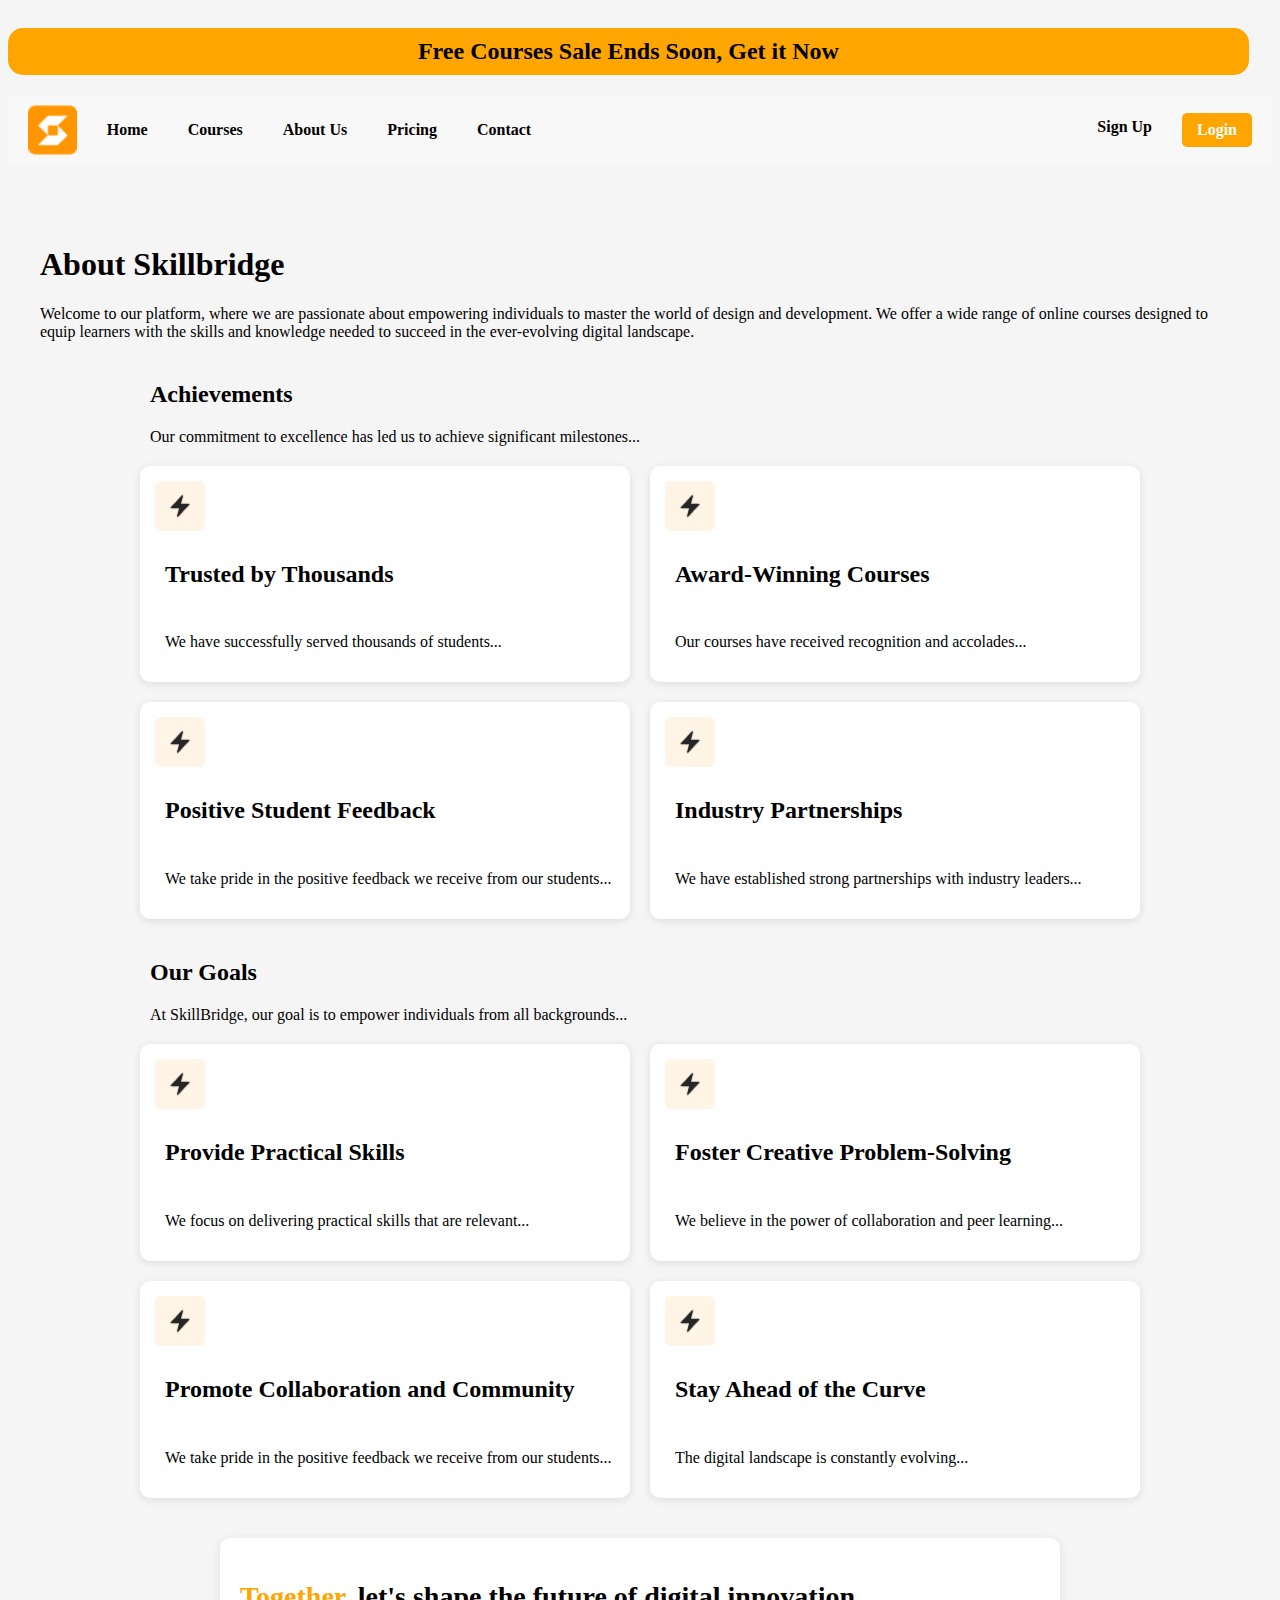
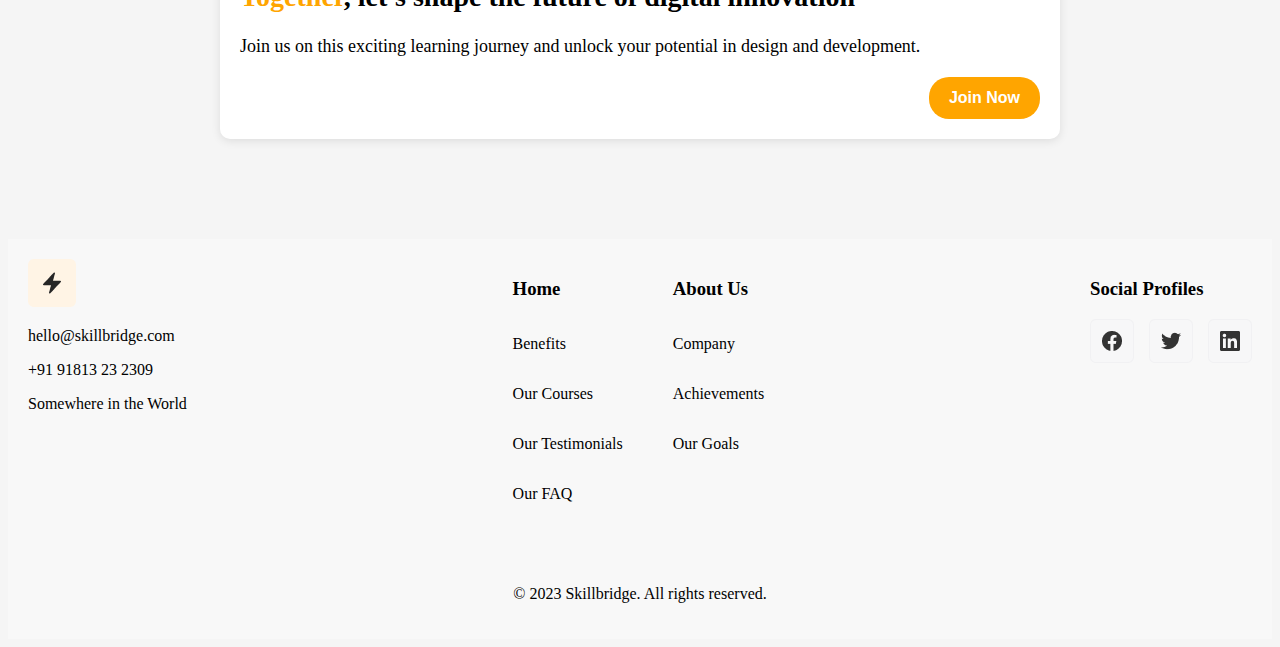
==== commit 13c92e33: "add other site link" ====
--- a/about us page.html
+++ b/about us page.html
@@ -26,9 +26,9 @@
              <!-- MENU LINKS -->
     
             <ul class="menu-links" aria-label="Primary Navigation Links">
-                <li class="nav-item"> <a href="#">Home</a> </li>
-                <li class="nav-item"> <a href="#">Courses</a> </li>
-                <li class="nav-item"> <a href="#">About Us</a> </li>
+                <li class="nav-item"> <a href="index.html">Home</a> </li>
+            <li class="nav-item"> <a href="courses open page.html">Courses</a> </li>
+            <li class="nav-item"> <a href="about us page.html">About Us</a> </li>
                 <li class="nav-item"> <a href="#">Pricing</a> </li>
                 <li class="nav-item"> <a href="#">Contact</a> </li>
             </ul>
@@ -47,7 +47,7 @@
             <h1>About Skillbridge</h1>
             <p>Welcome to our platform, where we are passionate about empowering individuals to master the world of design and development. We offer a wide range of online courses designed to equip learners with the skills and knowledge needed to succeed in the ever-evolving digital landscape.</p>
             
-            <section class="achievements-container">
+            <section class="achievements-container" aria-label="Achievements">
                 <h2>Achievements</h2>
                 <p>Our commitment to excellence has led us to achieve significant milestones...</p>
             
@@ -78,7 +78,7 @@
                 </div>
             </section>
             
-            <section class="goals-container">
+            <section class="goals-container" aria-label="Our Goals">
                 <h2>Our Goals</h2>
                 <p>At SkillBridge, our goal is to empower individuals from all backgrounds...</p>
             
--- a/css/main.css
+++ b/css/main.css
@@ -1104,6 +1104,7 @@
     text-align: right;
     font-size: 20px;
     margin-bottom: 5px; 
+}
 
 .Ccard h3 {
     text-align: left;
@@ -1230,9 +1231,10 @@
 }
 
 /* for PC */
-@media screen and (min-width: 1024px )  {
+
+
+@media screen and (min-width: 1024px ) {
     body {
-
         .Bcard-container {
             display: grid;
             grid-template-columns: repeat(3, 1fr); 
@@ -1240,7 +1242,7 @@
             gap: 20px; 
             width: 80%;
             max-width: 1200px;
-            margin: 40px auto; 
+            margin: 40px auto;
             padding: 20px; 
         }
         
@@ -1287,7 +1289,7 @@
             padding: 20px;
         }
         
-        
+
         .class-card-container .card {
             background: #f8f8f8;
             padding: 20px;
@@ -1328,7 +1330,7 @@
             color: #666;
         }
         
-       
+        
         .class-card-container .card h2 {
             font-size: 20px;
             font-weight: bold;
@@ -1369,13 +1371,11 @@
         .class-card-container .card button:hover {
             background: #d0d0d0;
         }
-        
-        
 
         .testimon {
             display: grid;
             grid-template-columns: repeat(2, 1fr); 
-            grid-template-rows: repeat(2, auto);
+            grid-template-rows: repeat(2, auto); 
             gap: 20px; 
             width: 100%;
             max-width: 1000px;
@@ -1392,12 +1392,12 @@
             flex-direction: column;
         }
         
-        
+       
         .person-card p:first-child {
             margin-bottom: 15px;
         }
         
-       
+        
         .person-info {
             display: flex;
             align-items: center;
@@ -1418,7 +1418,7 @@
             gap: 10px;
         }
         
-       
+        
         .person-info button {
             padding: 10px 15px;
             background: #e0e0e0;
@@ -1433,7 +1433,7 @@
             background: #d0d0d0;
         }
 
-     
+        
 
         .pricing-container {
             display: flex;
@@ -1445,7 +1445,7 @@
             padding: 20px;
         }
         
-       
+    
         .pricing-card {
             background: white;
             border-radius: 15px;
@@ -1460,7 +1460,7 @@
             overflow: hidden; 
         }
         
-        
+
         .pricing-card div {
             background: #f8f8f8;
             padding: 15px;
@@ -1469,7 +1469,7 @@
             box-sizing: border-box;
         }
         
-        
+       
         .pricing-card h2 {
             border: 2px solid #ffeb99;
             padding: 10px;
@@ -1510,7 +1510,7 @@
             border-radius: 5px;
         }
         
-        
+       
         .feature .cross {
             background: #ddd;
             padding: 5px 10px;
@@ -1523,7 +1523,7 @@
             word-wrap: break-word;
         }
         
-        
+       
         .pricing-card button {
             width: 100%;
             background: orange;
@@ -1542,7 +1542,6 @@
             background: #e67e22;
         }
         
-
 
         
 
@@ -1601,6 +1600,7 @@
     text-align: right;
     align-self: flex-end;
 }
+
 
 
 
@@ -1636,11 +1636,10 @@
     box-shadow: 0px 2px 8px rgba(0, 0, 0, 0.1);
     display: flex;
     flex-direction: column;
-    align-items: flex-start; 
+    align-items: flex-start;
     text-align: left;
     gap: 10px;
 }
-
 
 .card img {
     width: 50px;
@@ -1648,6 +1647,12 @@
 }
 
 
+        
+
+        
+        
+
+        
 
         footer {
             display: flex;
@@ -1659,7 +1664,6 @@
             gap: 30px;
         }
         
-      
         .footer-top {
             display: flex;
             width: 100%;
@@ -1685,17 +1689,12 @@
             gap: 15px;
         }
         
-       
+        
         .footer-bottom {
             width: 100%;
             text-align: center;
             padding-top: 20px;
         }
-
-
-
-        
         
     }
 }
-
